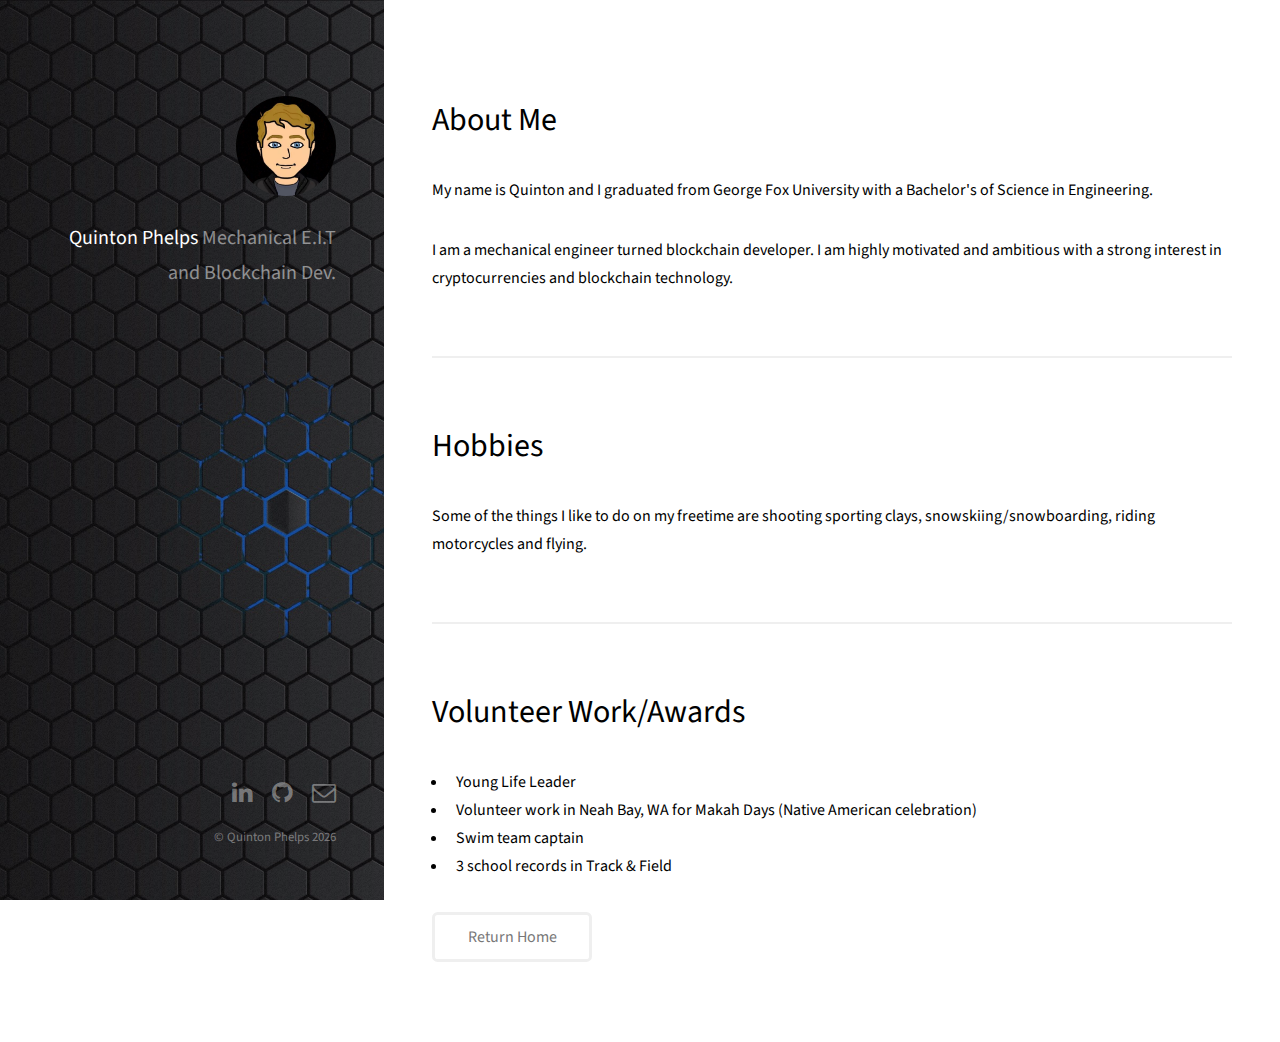
==== me.html @ 67fb344a "Update me.html" ====
<!DOCTYPE HTML>

<html lang="en" class="no-js">
	<head>
		<title>Quinton Phelps</title>
		<meta charset="utf-8" />
		<meta name="viewport" content="width=device-width, initial-scale=1, user-scalable=no" />
		<meta name="description" content="Quinton Phelps Portfolio"/>
                <meta name="author" content="Quinton Phelps"/>
	        <meta name="keywords" content="blockchain developer, mechanical engineer, cryptocurrency, non fungible tokens" />
		<link rel="stylesheet" href="assets/css/main.css" />
	        
		<!-- Favicon 
                <link rel="shortcut icon" href="favicon.ico"/>
	        -->
		
	</head>
	<body class="is-preload">

		<!-- Header -->
			<header id="header">
				<div class="inner">
					<a href="./index.html" class="image avatar"><img src="images/avatar.jpg" alt="" /></a>
					<h1><strong>Quinton Phelps</strong><br />
					Mechanical E.I.T and Blockchain Dev.</h1>
				</div>
			</header>

		<!-- Main -->
			<div id="main">

				<!-- One -->
					<section id="one">
						<header class="major">
							<h2>About Me</h2>
						</header>
						<p>My name is Quinton and I graduated from George Fox University with a Bachelor's of Science in Engineering.</p>
						<p>I am a mechanical engineer turned blockchain developer. I am highly motivated and ambitious with a strong interest in cryptocurrencies and blockchain technology.</p>
					</section>
					<section id="two">
						<header class="major">
							<h2>Hobbies</h2>
						</header>
						<p>Some of the things I like to do on my freetime are shooting sporting clays, snowskiing/snowboarding, riding motorcycles and flying.</p>
					</section>
					<section id="three">
						<header class="major">
							<h2>Volunteer Work/Awards</h2>
						</header>
						<ul>
							<li>Young Life Leader</li>
							<li>Volunteer work in Neah Bay, WA for Makah Days (Native American celebration)</li>
							<li>Swim team captain</li>
							<li>3 school records in Track & Field</li>
						</un>
					</section>
          
          				<!-- Return home button -->
          				<ul class="actions">
							<li><a href="./index.html" class="button">Return Home</a></li>
					</ul>

		<!-- Footer -->
			<footer id="footer">
				<div class="inner">
					<ul class="icons">
						<li><a href="https://www.linkedin.com/in/quintonphelps/" class="icon fa-linkedin"><span class="label">Linkedin</span></a></li>
						<li><a href="https://github.com/blockinator" class="icon fa-github"><span class="label">Github</span></a></li>
						<!--<li><a href="" class="icon fa-twitter"><span class="label">Twitter</span></a></li>-->
						<li><a href="#" class="icon fa-envelope-o"><span class="label">Email</span></a></li>
					</ul>
					<ul class="copyright">
						<li>&copy; Quinton Phelps <script>document.write(new Date().getFullYear())</script></li>
					</ul>
				</div>
			</footer>

		<!-- Scripts -->
			<script src="assets/js/jquery.min.js"></script>
			<script src="assets/js/jquery.poptrox.min.js"></script>
			<script src="assets/js/browser.min.js"></script>
			<script src="assets/js/breakpoints.min.js"></script>
			<script src="assets/js/util.js"></script>
			<script src="assets/js/main.js"></script>

	</body>
</html>
---- assets/css/main.css ----
@import url("font-awesome.min.css");
@import url("https://fonts.googleapis.com/css?family=Source+Sans+Pro:400,400italic");

html, body, div, span, applet, object,
iframe, h1, h2, h3, h4, h5, h6, p, blockquote,
pre, a, abbr, acronym, address, big, cite,
code, del, dfn, em, img, ins, kbd, q, s, samp,
small, strike, strong, sub, sup, tt, var, b,
u, i, center, dl, dt, dd, ol, ul, li, fieldset,
form, label, legend, table, caption, tbody,
tfoot, thead, tr, th, td, article, aside,
canvas, details, embed, figure, figcaption,
footer, header, hgroup, menu, nav, output, ruby,
section, summary, time, mark, audio, video {
	margin: 0;
	padding: 0;
	border: 0;
	font-size: 100%;
	font: inherit;
	vertical-align: baseline;}

article, aside, details, figcaption, figure,
footer, header, hgroup, menu, nav, section {
	display: block;}

body {
	line-height: 1;
}

ol, ul {
	list-style: none;
}

blockquote, q {
	quotes: none;
}

	blockquote:before, blockquote:after, q:before, q:after {
		content: '';
		content: none;
	}

table {
	border-collapse: collapse;
	border-spacing: 0;
}

body {
	-webkit-text-size-adjust: none;
}

mark {
	background-color: transparent;
	color: inherit;
}

input::-moz-focus-inner {
	border: 0;
	padding: 0;
}

input, select, textarea {
	-moz-appearance: none;
	-webkit-appearance: none;
	-ms-appearance: none;
	appearance: none;
}

/* Basic */

	html {
		box-sizing: border-box;
	}

	*, *:before, *:after {
		box-sizing: inherit;
	}

	body {
		background: #fff;
	}

		body.is-preload *, body.is-preload *:before, body.is-preload *:after {
			-moz-animation: none !important;
			-webkit-animation: none !important;
			-ms-animation: none !important;
			animation: none !important;
			-moz-transition: none !important;
			-webkit-transition: none !important;
			-ms-transition: none !important;
			transition: none !important;
		}

	body, input, select, textarea {
		color: #000000;
		font-family: "Source Sans Pro", Helvetica, sans-serif;
		font-size: 16pt;
		font-weight: 400;
		line-height: 1.75em;
	}

	a {
		-moz-transition: color 0.2s ease-in-out, border-color 0.2s ease-in-out;
		-webkit-transition: color 0.2s ease-in-out, border-color 0.2s ease-in-out;
		-ms-transition: color 0.2s ease-in-out, border-color 0.2s ease-in-out;
		transition: color 0.2s ease-in-out, border-color 0.2s ease-in-out;
		border-bottom: dotted 1px;
		color: #49bf9d;
		text-decoration: none;
	}

		a:hover {
			border-bottom-color: transparent;
			color: #49bf9d !important;
			text-decoration: none;
		}

	strong, b {
		color: #787878;
		font-weight: 400;
	}

	em, i {
		font-style: italic;
	}

	p {
		margin: 0 0 2em 0;
	}

	h1, h2, h3, h4, h5, h6 {
		color: #000000;
		font-weight: 400;
		line-height: 1em;
		margin: 0 0 1em 0;
	}

		h1 a, h2 a, h3 a, h4 a, h5 a, h6 a {
			color: inherit;
			text-decoration: none;
		}

	h1 {
		font-size: 2em;
		line-height: 1.5em;
	}

	h2 {
		font-size: 1.5em;
		line-height: 1.5em;
	}

	h3 {
		font-size: 1.25em;
		line-height: 1.5em;
	}

	h4 {
		font-size: 1.1em;
		line-height: 1.5em;
	}

	h5 {
		font-size: 0.9em;
		line-height: 1.5em;
	}

	h6 {
		font-size: 0.7em;
		line-height: 1.5em;
	}

	sub {
		font-size: 0.8em;
		position: relative;
		top: 0.5em;
	}

	sup {
		font-size: 0.8em;
		position: relative;
		top: -0.5em;
	}

	hr {
		border: 0;
		border-bottom: solid 2px #efefef;
		margin: 2em 0;
	}

		hr.major {
			margin: 3em 0;
		}

	blockquote {
		border-left: solid 6px #efefef;
		font-style: italic;
		margin: 0 0 2em 0;
		padding: 0.5em 0 0.5em 1.5em;
	}

	code {
		background: #f7f7f7;
		border-radius: 0.35em;
		border: solid 2px #efefef;
		font-family: "Courier New", monospace;
		font-size: 0.9em;
		margin: 0 0.25em;
		padding: 0.25em 0.65em;
	}

	pre {
		-webkit-overflow-scrolling: touch;
		font-family: "Courier New", monospace;
		font-size: 0.9em;
		margin: 0 0 2em 0;
	}

		pre code {
			display: block;
			line-height: 1.75em;
			padding: 1em 1.5em;
			overflow-x: auto;
		}

	.align-left {
		text-align: left;
	}

	.align-center {
		text-align: center;
	}

	.align-right {
		text-align: right;
	}

/* Container */

	.container {
		margin: 0 auto;
		max-width: calc(100% - 4em);
		width: 100%;
	}

		.container.xsmall {
			width: 25%;
		}

		.container.small {
			width: 50%;
		}

		.container.medium {
			width: 75%;
		}

		.container.large {
			width: 125%;
		}

		.container.xlarge {
			width: 150%;
		}

		.container.max {
			width: 100%;
		}

		@media screen and (max-width: 980px) {

			.container {
				width: 100% !important;
				max-width: 100% !important;
			}

		}

		@media screen and (max-width: 480px) {

			.container {
				max-width: calc(100% - 3em);
			}

		}

/* Row */

	.row {
		display: flex;
		flex-wrap: wrap;
		box-sizing: border-box;
		align-items: stretch;
	}

		.row > * {
			box-sizing: border-box;
		}

		.row.gtr-uniform > * > :last-child {
			margin-bottom: 0;
		}

		.row.aln-left {
			justify-content: flex-start;
		}

		.row.aln-center {
			justify-content: center;
		}

		.row.aln-right {
			justify-content: flex-end;
		}

		.row.aln-top {
			align-items: flex-start;
		}

		.row.aln-middle {
			align-items: center;
		}

		.row.aln-bottom {
			align-items: flex-end;
		}

		.row > .imp {
			order: -1;
		}

		.row > .col-1 {
			width: 8.3333333333%;
		}

		.row > .off-1 {
			margin-left: 8.3333333333%;
		}

		.row > .col-2 {
			width: 16.6666666667%;
		}

		.row > .off-2 {
			margin-left: 16.6666666667%;
		}

		.row > .col-3 {
			width: 25%;
		}

		.row > .off-3 {
			margin-left: 25%;
		}

		.row > .col-4 {
			width: 33.3333333333%;
		}

		.row > .off-4 {
			margin-left: 33.3333333333%;
		}

		.row > .col-5 {
			width: 41.6666666667%;
		}

		.row > .off-5 {
			margin-left: 41.6666666667%;
		}

		.row > .col-6 {
			width: 50%;
		}

		.row > .off-6 {
			margin-left: 50%;
		}

		.row > .col-7 {
			width: 58.3333333333%;
		}

		.row > .off-7 {
			margin-left: 58.3333333333%;
		}

		.row > .col-8 {
			width: 66.6666666667%;
		}

		.row > .off-8 {
			margin-left: 66.6666666667%;
		}

		.row > .col-9 {
			width: 75%;
		}

		.row > .off-9 {
			margin-left: 75%;
		}

		.row > .col-10 {
			width: 83.3333333333%;
		}

		.row > .off-10 {
			margin-left: 83.3333333333%;
		}

		.row > .col-11 {
			width: 91.6666666667%;
		}

		.row > .off-11 {
			margin-left: 91.6666666667%;
		}

		.row > .col-12 {
			width: 100%;
		}

		.row > .off-12 {
			margin-left: 100%;
		}

		.row.gtr-0 {
			margin-top: 0;
			margin-left: 0em;
		}

			.row.gtr-0 > * {
				padding: 0 0 0 0em;
			}

			.row.gtr-0.gtr-uniform {
				margin-top: 0em;
			}

				.row.gtr-0.gtr-uniform > * {
					padding-top: 0em;
				}

		.row.gtr-25 {
			margin-top: 0;
			margin-left: -0.625em;
		}

			.row.gtr-25 > * {
				padding: 0 0 0 0.625em;
			}

			.row.gtr-25.gtr-uniform {
				margin-top: -0.625em;
			}

				.row.gtr-25.gtr-uniform > * {
					padding-top: 0.625em;
				}

		.row.gtr-50 {
			margin-top: 0;
			margin-left: -1.25em;
		}

			.row.gtr-50 > * {
				padding: 0 0 0 1.25em;
			}

			.row.gtr-50.gtr-uniform {
				margin-top: -1.25em;
			}

				.row.gtr-50.gtr-uniform > * {
					padding-top: 1.25em;
				}

		.row {
			margin-top: 0;
			margin-left: -2.5em;
		}

			.row > * {
				padding: 0 0 0 2.5em;
			}

			.row.gtr-uniform {
				margin-top: -2.5em;
			}

				.row.gtr-uniform > * {
					padding-top: 2.5em;
				}

		.row.gtr-150 {
			margin-top: 0;
			margin-left: -3.75em;
		}

			.row.gtr-150 > * {
				padding: 0 0 0 3.75em;
			}

			.row.gtr-150.gtr-uniform {
				margin-top: -3.75em;
			}

				.row.gtr-150.gtr-uniform > * {
					padding-top: 3.75em;
				}

		.row.gtr-200 {
			margin-top: 0;
			margin-left: -5em;
		}

			.row.gtr-200 > * {
				padding: 0 0 0 5em;
			}

			.row.gtr-200.gtr-uniform {
				margin-top: -5em;
			}

				.row.gtr-200.gtr-uniform > * {
					padding-top: 5em;
				}

		@media screen and (max-width: 1800px) {

			.row {
				display: flex;
				flex-wrap: wrap;
				box-sizing: border-box;
				align-items: stretch;
			}

				.row > * {
					box-sizing: border-box;
				}

				.row.gtr-uniform > * > :last-child {
					margin-bottom: 0;
				}

				.row.aln-left {
					justify-content: flex-start;
				}

				.row.aln-center {
					justify-content: center;
				}

				.row.aln-right {
					justify-content: flex-end;
				}

				.row.aln-top {
					align-items: flex-start;
				}

				.row.aln-middle {
					align-items: center;
				}

				.row.aln-bottom {
					align-items: flex-end;
				}

				.row > .imp-xlarge {
					order: -1;
				}

				.row > .col-1-xlarge {
					width: 8.3333333333%;
				}

				.row > .off-1-xlarge {
					margin-left: 8.3333333333%;
				}

				.row > .col-2-xlarge {
					width: 16.6666666667%;
				}

				.row > .off-2-xlarge {
					margin-left: 16.6666666667%;
				}

				.row > .col-3-xlarge {
					width: 25%;
				}

				.row > .off-3-xlarge {
					margin-left: 25%;
				}

				.row > .col-4-xlarge {
					width: 33.3333333333%;
				}

				.row > .off-4-xlarge {
					margin-left: 33.3333333333%;
				}

				.row > .col-5-xlarge {
					width: 41.6666666667%;
				}

				.row > .off-5-xlarge {
					margin-left: 41.6666666667%;
				}

				.row > .col-6-xlarge {
					width: 50%;
				}

				.row > .off-6-xlarge {
					margin-left: 50%;
				}

				.row > .col-7-xlarge {
					width: 58.3333333333%;
				}

				.row > .off-7-xlarge {
					margin-left: 58.3333333333%;
				}

				.row > .col-8-xlarge {
					width: 66.6666666667%;
				}

				.row > .off-8-xlarge {
					margin-left: 66.6666666667%;
				}

				.row > .col-9-xlarge {
					width: 75%;
				}

				.row > .off-9-xlarge {
					margin-left: 75%;
				}

				.row > .col-10-xlarge {
					width: 83.3333333333%;
				}

				.row > .off-10-xlarge {
					margin-left: 83.3333333333%;
				}

				.row > .col-11-xlarge {
					width: 91.6666666667%;
				}

				.row > .off-11-xlarge {
					margin-left: 91.6666666667%;
				}

				.row > .col-12-xlarge {
					width: 100%;
				}

				.row > .off-12-xlarge {
					margin-left: 100%;
				}

				.row.gtr-0 {
					margin-top: 0;
					margin-left: 0em;
				}

					.row.gtr-0 > * {
						padding: 0 0 0 0em;
					}

					.row.gtr-0.gtr-uniform {
						margin-top: 0em;
					}

						.row.gtr-0.gtr-uniform > * {
							padding-top: 0em;
						}

				.row.gtr-25 {
					margin-top: 0;
					margin-left: -0.625em;
				}

					.row.gtr-25 > * {
						padding: 0 0 0 0.625em;
					}

					.row.gtr-25.gtr-uniform {
						margin-top: -0.625em;
					}

						.row.gtr-25.gtr-uniform > * {
							padding-top: 0.625em;
						}

				.row.gtr-50 {
					margin-top: 0;
					margin-left: -1.25em;
				}

					.row.gtr-50 > * {
						padding: 0 0 0 1.25em;
					}

					.row.gtr-50.gtr-uniform {
						margin-top: -1.25em;
					}

						.row.gtr-50.gtr-uniform > * {
							padding-top: 1.25em;
						}

				.row {
					margin-top: 0;
					margin-left: -2.5em;
				}

					.row > * {
						padding: 0 0 0 2.5em;
					}

					.row.gtr-uniform {
						margin-top: -2.5em;
					}

						.row.gtr-uniform > * {
							padding-top: 2.5em;
						}

				.row.gtr-150 {
					margin-top: 0;
					margin-left: -3.75em;
				}

					.row.gtr-150 > * {
						padding: 0 0 0 3.75em;
					}

					.row.gtr-150.gtr-uniform {
						margin-top: -3.75em;
					}

						.row.gtr-150.gtr-uniform > * {
							padding-top: 3.75em;
						}

				.row.gtr-200 {
					margin-top: 0;
					margin-left: -5em;
				}

					.row.gtr-200 > * {
						padding: 0 0 0 5em;
					}

					.row.gtr-200.gtr-uniform {
						margin-top: -5em;
					}

						.row.gtr-200.gtr-uniform > * {
							padding-top: 5em;
						}

		}

		@media screen and (max-width: 1280px) {

			.row {
				display: flex;
				flex-wrap: wrap;
				box-sizing: border-box;
				align-items: stretch;
			}

				.row > * {
					box-sizing: border-box;
				}

				.row.gtr-uniform > * > :last-child {
					margin-bottom: 0;
				}

				.row.aln-left {
					justify-content: flex-start;
				}

				.row.aln-center {
					justify-content: center;
				}

				.row.aln-right {
					justify-content: flex-end;
				}

				.row.aln-top {
					align-items: flex-start;
				}

				.row.aln-middle {
					align-items: center;
				}

				.row.aln-bottom {
					align-items: flex-end;
				}

				.row > .imp-large {
					order: -1;
				}

				.row > .col-1-large {
					width: 8.3333333333%;
				}

				.row > .off-1-large {
					margin-left: 8.3333333333%;
				}

				.row > .col-2-large {
					width: 16.6666666667%;
				}

				.row > .off-2-large {
					margin-left: 16.6666666667%;
				}

				.row > .col-3-large {
					width: 25%;
				}

				.row > .off-3-large {
					margin-left: 25%;
				}

				.row > .col-4-large {
					width: 33.3333333333%;
				}

				.row > .off-4-large {
					margin-left: 33.3333333333%;
				}

				.row > .col-5-large {
					width: 41.6666666667%;
				}

				.row > .off-5-large {
					margin-left: 41.6666666667%;
				}

				.row > .col-6-large {
					width: 50%;
				}

				.row > .off-6-large {
					margin-left: 50%;
				}

				.row > .col-7-large {
					width: 58.3333333333%;
				}

				.row > .off-7-large {
					margin-left: 58.3333333333%;
				}

				.row > .col-8-large {
					width: 66.6666666667%;
				}

				.row > .off-8-large {
					margin-left: 66.6666666667%;
				}

				.row > .col-9-large {
					width: 75%;
				}

				.row > .off-9-large {
					margin-left: 75%;
				}

				.row > .col-10-large {
					width: 83.3333333333%;
				}

				.row > .off-10-large {
					margin-left: 83.3333333333%;
				}

				.row > .col-11-large {
					width: 91.6666666667%;
				}

				.row > .off-11-large {
					margin-left: 91.6666666667%;
				}

				.row > .col-12-large {
					width: 100%;
				}

				.row > .off-12-large {
					margin-left: 100%;
				}

				.row.gtr-0 {
					margin-top: 0;
					margin-left: 0em;
				}

					.row.gtr-0 > * {
						padding: 0 0 0 0em;
					}

					.row.gtr-0.gtr-uniform {
						margin-top: 0em;
					}

						.row.gtr-0.gtr-uniform > * {
							padding-top: 0em;
						}

				.row.gtr-25 {
					margin-top: 0;
					margin-left: -0.5em;
				}

					.row.gtr-25 > * {
						padding: 0 0 0 0.5em;
					}

					.row.gtr-25.gtr-uniform {
						margin-top: -0.5em;
					}

						.row.gtr-25.gtr-uniform > * {
							padding-top: 0.5em;
						}

				.row.gtr-50 {
					margin-top: 0;
					margin-left: -1em;
				}

					.row.gtr-50 > * {
						padding: 0 0 0 1em;
					}

					.row.gtr-50.gtr-uniform {
						margin-top: -1em;
					}

						.row.gtr-50.gtr-uniform > * {
							padding-top: 1em;
						}

				.row {
					margin-top: 0;
					margin-left: -2em;
				}

					.row > * {
						padding: 0 0 0 2em;
					}

					.row.gtr-uniform {
						margin-top: -2em;
					}

						.row.gtr-uniform > * {
							padding-top: 2em;
						}

				.row.gtr-150 {
					margin-top: 0;
					margin-left: -3em;
				}

					.row.gtr-150 > * {
						padding: 0 0 0 3em;
					}

					.row.gtr-150.gtr-uniform {
						margin-top: -3em;
					}

						.row.gtr-150.gtr-uniform > * {
							padding-top: 3em;
						}

				.row.gtr-200 {
					margin-top: 0;
					margin-left: -4em;
				}

					.row.gtr-200 > * {
						padding: 0 0 0 4em;
					}

					.row.gtr-200.gtr-uniform {
						margin-top: -4em;
					}

						.row.gtr-200.gtr-uniform > * {
							padding-top: 4em;
						}

		}

		@media screen and (max-width: 980px) {

			.row {
				display: flex;
				flex-wrap: wrap;
				box-sizing: border-box;
				align-items: stretch;
			}

				.row > * {
					box-sizing: border-box;
				}

				.row.gtr-uniform > * > :last-child {
					margin-bottom: 0;
				}

				.row.aln-left {
					justify-content: flex-start;
				}

				.row.aln-center {
					justify-content: center;
				}

				.row.aln-right {
					justify-content: flex-end;
				}

				.row.aln-top {
					align-items: flex-start;
				}

				.row.aln-middle {
					align-items: center;
				}

				.row.aln-bottom {
					align-items: flex-end;
				}

				.row > .imp-medium {
					order: -1;
				}

				.row > .col-1-medium {
					width: 8.3333333333%;
				}

				.row > .off-1-medium {
					margin-left: 8.3333333333%;
				}

				.row > .col-2-medium {
					width: 16.6666666667%;
				}

				.row > .off-2-medium {
					margin-left: 16.6666666667%;
				}

				.row > .col-3-medium {
					width: 25%;
				}

				.row > .off-3-medium {
					margin-left: 25%;
				}

				.row > .col-4-medium {
					width: 33.3333333333%;
				}

				.row > .off-4-medium {
					margin-left: 33.3333333333%;
				}

				.row > .col-5-medium {
					width: 41.6666666667%;
				}

				.row > .off-5-medium {
					margin-left: 41.6666666667%;
				}

				.row > .col-6-medium {
					width: 50%;
				}

				.row > .off-6-medium {
					margin-left: 50%;
				}

				.row > .col-7-medium {
					width: 58.3333333333%;
				}

				.row > .off-7-medium {
					margin-left: 58.3333333333%;
				}

				.row > .col-8-medium {
					width: 66.6666666667%;
				}

				.row > .off-8-medium {
					margin-left: 66.6666666667%;
				}

				.row > .col-9-medium {
					width: 75%;
				}

				.row > .off-9-medium {
					margin-left: 75%;
				}

				.row > .col-10-medium {
					width: 83.3333333333%;
				}

				.row > .off-10-medium {
					margin-left: 83.3333333333%;
				}

				.row > .col-11-medium {
					width: 91.6666666667%;
				}

				.row > .off-11-medium {
					margin-left: 91.6666666667%;
				}

				.row > .col-12-medium {
					width: 100%;
				}

				.row > .off-12-medium {
					margin-left: 100%;
				}

				.row.gtr-0 {
					margin-top: 0;
					margin-left: 0em;
				}

					.row.gtr-0 > * {
						padding: 0 0 0 0em;
					}

					.row.gtr-0.gtr-uniform {
						margin-top: 0em;
					}

						.row.gtr-0.gtr-uniform > * {
							padding-top: 0em;
						}

				.row.gtr-25 {
					margin-top: 0;
					margin-left: -0.5em;
				}

					.row.gtr-25 > * {
						padding: 0 0 0 0.5em;
					}

					.row.gtr-25.gtr-uniform {
						margin-top: -0.5em;
					}

						.row.gtr-25.gtr-uniform > * {
							padding-top: 0.5em;
						}

				.row.gtr-50 {
					margin-top: 0;
					margin-left: -1em;
				}

					.row.gtr-50 > * {
						padding: 0 0 0 1em;
					}

					.row.gtr-50.gtr-uniform {
						margin-top: -1em;
					}

						.row.gtr-50.gtr-uniform > * {
							padding-top: 1em;
						}

				.row {
					margin-top: 0;
					margin-left: -2em;
				}

					.row > * {
						padding: 0 0 0 2em;
					}

					.row.gtr-uniform {
						margin-top: -2em;
					}

						.row.gtr-uniform > * {
							padding-top: 2em;
						}

				.row.gtr-150 {
					margin-top: 0;
					margin-left: -3em;
				}

					.row.gtr-150 > * {
						padding: 0 0 0 3em;
					}

					.row.gtr-150.gtr-uniform {
						margin-top: -3em;
					}

						.row.gtr-150.gtr-uniform > * {
							padding-top: 3em;
						}

				.row.gtr-200 {
					margin-top: 0;
					margin-left: -4em;
				}

					.row.gtr-200 > * {
						padding: 0 0 0 4em;
					}

					.row.gtr-200.gtr-uniform {
						margin-top: -4em;
					}

						.row.gtr-200.gtr-uniform > * {
							padding-top: 4em;
						}

		}

		@media screen and (max-width: 736px) {

			.row {
				display: flex;
				flex-wrap: wrap;
				box-sizing: border-box;
				align-items: stretch;
			}

				.row > * {
					box-sizing: border-box;
				}

				.row.gtr-uniform > * > :last-child {
					margin-bottom: 0;
				}

				.row.aln-left {
					justify-content: flex-start;
				}

				.row.aln-center {
					justify-content: center;
				}

				.row.aln-right {
					justify-content: flex-end;
				}

				.row.aln-top {
					align-items: flex-start;
				}

				.row.aln-middle {
					align-items: center;
				}

				.row.aln-bottom {
					align-items: flex-end;
				}

				.row > .imp-small {
					order: -1;
				}

				.row > .col-1-small {
					width: 8.3333333333%;
				}

				.row > .off-1-small {
					margin-left: 8.3333333333%;
				}

				.row > .col-2-small {
					width: 16.6666666667%;
				}

				.row > .off-2-small {
					margin-left: 16.6666666667%;
				}

				.row > .col-3-small {
					width: 25%;
				}

				.row > .off-3-small {
					margin-left: 25%;
				}

				.row > .col-4-small {
					width: 33.3333333333%;
				}

				.row > .off-4-small {
					margin-left: 33.3333333333%;
				}

				.row > .col-5-small {
					width: 41.6666666667%;
				}

				.row > .off-5-small {
					margin-left: 41.6666666667%;
				}

				.row > .col-6-small {
					width: 50%;
				}

				.row > .off-6-small {
					margin-left: 50%;
				}

				.row > .col-7-small {
					width: 58.3333333333%;
				}

				.row > .off-7-small {
					margin-left: 58.3333333333%;
				}

				.row > .col-8-small {
					width: 66.6666666667%;
				}

				.row > .off-8-small {
					margin-left: 66.6666666667%;
				}

				.row > .col-9-small {
					width: 75%;
				}

				.row > .off-9-small {
					margin-left: 75%;
				}

				.row > .col-10-small {
					width: 83.3333333333%;
				}

				.row > .off-10-small {
					margin-left: 83.3333333333%;
				}

				.row > .col-11-small {
					width: 91.6666666667%;
				}

				.row > .off-11-small {
					margin-left: 91.6666666667%;
				}

				.row > .col-12-small {
					width: 100%;
				}

				.row > .off-12-small {
					margin-left: 100%;
				}

				.row.gtr-0 {
					margin-top: 0;
					margin-left: 0em;
				}

					.row.gtr-0 > * {
						padding: 0 0 0 0em;
					}

					.row.gtr-0.gtr-uniform {
						margin-top: 0em;
					}

						.row.gtr-0.gtr-uniform > * {
							padding-top: 0em;
						}

				.row.gtr-25 {
					margin-top: 0;
					margin-left: -0.375em;
				}

					.row.gtr-25 > * {
						padding: 0 0 0 0.375em;
					}

					.row.gtr-25.gtr-uniform {
						margin-top: -0.375em;
					}

						.row.gtr-25.gtr-uniform > * {
							padding-top: 0.375em;
						}

				.row.gtr-50 {
					margin-top: 0;
					margin-left: -0.75em;
				}

					.row.gtr-50 > * {
						padding: 0 0 0 0.75em;
					}

					.row.gtr-50.gtr-uniform {
						margin-top: -0.75em;
					}

						.row.gtr-50.gtr-uniform > * {
							padding-top: 0.75em;
						}

				.row {
					margin-top: 0;
					margin-left: -1.5em;
				}

					.row > * {
						padding: 0 0 0 1.5em;
					}

					.row.gtr-uniform {
						margin-top: -1.5em;
					}

						.row.gtr-uniform > * {
							padding-top: 1.5em;
						}

				.row.gtr-150 {
					margin-top: 0;
					margin-left: -2.25em;
				}

					.row.gtr-150 > * {
						padding: 0 0 0 2.25em;
					}

					.row.gtr-150.gtr-uniform {
						margin-top: -2.25em;
					}

						.row.gtr-150.gtr-uniform > * {
							padding-top: 2.25em;
						}

				.row.gtr-200 {
					margin-top: 0;
					margin-left: -3em;
				}

					.row.gtr-200 > * {
						padding: 0 0 0 3em;
					}

					.row.gtr-200.gtr-uniform {
						margin-top: -3em;
					}

						.row.gtr-200.gtr-uniform > * {
							padding-top: 3em;
						}

		}

		@media screen and (max-width: 480px) {

			.row {
				display: flex;
				flex-wrap: wrap;
				box-sizing: border-box;
				align-items: stretch;
			}

				.row > * {
					box-sizing: border-box;
				}

				.row.gtr-uniform > * > :last-child {
					margin-bottom: 0;
				}

				.row.aln-left {
					justify-content: flex-start;
				}

				.row.aln-center {
					justify-content: center;
				}

				.row.aln-right {
					justify-content: flex-end;
				}

				.row.aln-top {
					align-items: flex-start;
				}

				.row.aln-middle {
					align-items: center;
				}

				.row.aln-bottom {
					align-items: flex-end;
				}

				.row > .imp-xsmall {
					order: -1;
				}

				.row > .col-1-xsmall {
					width: 8.3333333333%;
				}

				.row > .off-1-xsmall {
					margin-left: 8.3333333333%;
				}

				.row > .col-2-xsmall {
					width: 16.6666666667%;
				}

				.row > .off-2-xsmall {
					margin-left: 16.6666666667%;
				}

				.row > .col-3-xsmall {
					width: 25%;
				}

				.row > .off-3-xsmall {
					margin-left: 25%;
				}

				.row > .col-4-xsmall {
					width: 33.3333333333%;
				}

				.row > .off-4-xsmall {
					margin-left: 33.3333333333%;
				}

				.row > .col-5-xsmall {
					width: 41.6666666667%;
				}

				.row > .off-5-xsmall {
					margin-left: 41.6666666667%;
				}

				.row > .col-6-xsmall {
					width: 50%;
				}

				.row > .off-6-xsmall {
					margin-left: 50%;
				}

				.row > .col-7-xsmall {
					width: 58.3333333333%;
				}

				.row > .off-7-xsmall {
					margin-left: 58.3333333333%;
				}

				.row > .col-8-xsmall {
					width: 66.6666666667%;
				}

				.row > .off-8-xsmall {
					margin-left: 66.6666666667%;
				}

				.row > .col-9-xsmall {
					width: 75%;
				}

				.row > .off-9-xsmall {
					margin-left: 75%;
				}

				.row > .col-10-xsmall {
					width: 83.3333333333%;
				}

				.row > .off-10-xsmall {
					margin-left: 83.3333333333%;
				}

				.row > .col-11-xsmall {
					width: 91.6666666667%;
				}

				.row > .off-11-xsmall {
					margin-left: 91.6666666667%;
				}

				.row > .col-12-xsmall {
					width: 100%;
				}

				.row > .off-12-xsmall {
					margin-left: 100%;
				}

				.row.gtr-0 {
					margin-top: 0;
					margin-left: 0em;
				}

					.row.gtr-0 > * {
						padding: 0 0 0 0em;
					}

					.row.gtr-0.gtr-uniform {
						margin-top: 0em;
					}

						.row.gtr-0.gtr-uniform > * {
							padding-top: 0em;
						}

				.row.gtr-25 {
					margin-top: 0;
					margin-left: -0.375em;
				}

					.row.gtr-25 > * {
						padding: 0 0 0 0.375em;
					}

					.row.gtr-25.gtr-uniform {
						margin-top: -0.375em;
					}

						.row.gtr-25.gtr-uniform > * {
							padding-top: 0.375em;
						}

				.row.gtr-50 {
					margin-top: 0;
					margin-left: -0.75em;
				}

					.row.gtr-50 > * {
						padding: 0 0 0 0.75em;
					}

					.row.gtr-50.gtr-uniform {
						margin-top: -0.75em;
					}

						.row.gtr-50.gtr-uniform > * {
							padding-top: 0.75em;
						}

				.row {
					margin-top: 0;
					margin-left: -1.5em;
				}

					.row > * {
						padding: 0 0 0 1.5em;
					}

					.row.gtr-uniform {
						margin-top: -1.5em;
					}

						.row.gtr-uniform > * {
							padding-top: 1.5em;
						}

				.row.gtr-150 {
					margin-top: 0;
					margin-left: -2.25em;
				}

					.row.gtr-150 > * {
						padding: 0 0 0 2.25em;
					}

					.row.gtr-150.gtr-uniform {
						margin-top: -2.25em;
					}

						.row.gtr-150.gtr-uniform > * {
							padding-top: 2.25em;
						}

				.row.gtr-200 {
					margin-top: 0;
					margin-left: -3em;
				}

					.row.gtr-200 > * {
						padding: 0 0 0 3em;
					}

					.row.gtr-200.gtr-uniform {
						margin-top: -3em;
					}

						.row.gtr-200.gtr-uniform > * {
							padding-top: 3em;
						}

		}

/* Section/Article */

	section.special, article.special {
		text-align: center;
	}

	header p {
		color: #b2b2b2;
		position: relative;
		margin: 0 0 1.5em 0;
	}

	header h2 + p {
		font-size: 1.25em;
		margin-top: -1em;
		line-height: 1.5em;
	}

	header h3 + p {
		font-size: 1.1em;
		margin-top: -0.8em;
		line-height: 1.5em;
	}

	header h4 + p,
	header h5 + p,
	header h6 + p {
		font-size: 0.9em;
		margin-top: -0.6em;
		line-height: 1.5em;
	}

	header.major h2 {
		font-size: 2em;
	}

/* Form */

	form {
		margin: 0 0 2em 0;
	}

	label {
		color: #787878;
		display: block;
		font-size: 0.9em;
		font-weight: 400;
		margin: 0 0 1em 0;
	}

	input[type="text"],
	input[type="password"],
	input[type="email"],
	select,
	textarea {
		-moz-appearance: none;
		-webkit-appearance: none;
		-ms-appearance: none;
		appearance: none;
		background: #f7f7f7;
		border-radius: 0.35em;
		border: solid 2px transparent;
		color: inherit;
		display: block;
		outline: 0;
		padding: 0 0.75em;
		text-decoration: none;
		width: 100%;
	}

		input[type="text"]:invalid,
		input[type="password"]:invalid,
		input[type="email"]:invalid,
		select:invalid,
		textarea:invalid {
			box-shadow: none;
		}

		input[type="text"]:focus,
		input[type="password"]:focus,
		input[type="email"]:focus,
		select:focus,
		textarea:focus {
			border-color: #49bf9d;
		}

	select {
		background-image: url("data:image/svg+xml;charset=utf8,%3Csvg xmlns='http://www.w3.org/2000/svg' width='40' height='40' preserveAspectRatio='none' viewBox='0 0 40 40'%3E%3Cpath d='M9.4,12.3l10.4,10.4l10.4-10.4c0.2-0.2,0.5-0.4,0.9-0.4c0.3,0,0.6,0.1,0.9,0.4l3.3,3.3c0.2,0.2,0.4,0.5,0.4,0.9 c0,0.4-0.1,0.6-0.4,0.9L20.7,31.9c-0.2,0.2-0.5,0.4-0.9,0.4c-0.3,0-0.6-0.1-0.9-0.4L4.3,17.3c-0.2-0.2-0.4-0.5-0.4-0.9 c0-0.4,0.1-0.6,0.4-0.9l3.3-3.3c0.2-0.2,0.5-0.4,0.9-0.4S9.1,12.1,9.4,12.3z' fill='%23dfdfdf' /%3E%3C/svg%3E");
		background-size: 1.25rem;
		background-repeat: no-repeat;
		background-position: calc(100% - 1rem) center;
		height: 2.75em;
		padding-right: 2.75em;
		text-overflow: ellipsis;
	}

		select option {
			color: #787878;
			background: #fff;
		}

		select:focus::-ms-value {
			background-color: transparent;
		}

		select::-ms-expand {
			display: none;
		}

	input[type="text"],
	input[type="password"],
	input[type="email"],
	select {
		height: 2.75em;
	}

	textarea {
		padding: 0.75em;
	}

	input[type="checkbox"],
	input[type="radio"] {
		-moz-appearance: none;
		-webkit-appearance: none;
		-ms-appearance: none;
		appearance: none;
		display: block;
		float: left;
		margin-right: -2em;
		opacity: 0;
		width: 1em;
		z-index: -1;
	}

		input[type="checkbox"] + label,
		input[type="radio"] + label {
			text-decoration: none;
			color: #a2a2a2;
			cursor: pointer;
			display: inline-block;
			font-size: 1em;
			font-weight: 400;
			padding-left: 2.4em;
			padding-right: 0.75em;
			position: relative;
		}

			input[type="checkbox"] + label:before,
			input[type="radio"] + label:before {
				-moz-osx-font-smoothing: grayscale;
				-webkit-font-smoothing: antialiased;
				font-family: FontAwesome;
				font-style: normal;
				font-weight: normal;
				text-transform: none !important;
			}

			input[type="checkbox"] + label:before,
			input[type="radio"] + label:before {
				background: #f7f7f7;
				border-radius: 0.35em;
				border: solid 2px transparent;
				content: '';
				display: inline-block;
				height: 1.65em;
				left: 0;
				line-height: 1.58125em;
				position: absolute;
				text-align: center;
				top: 0;
				width: 1.65em;
			}

		input[type="checkbox"]:checked + label:before,
		input[type="radio"]:checked + label:before {
			background: #787878;
			border-color: #787878;
			color: #fff;
			content: '\f00c';
		}

		input[type="checkbox"]:focus + label:before,
		input[type="radio"]:focus + label:before {
			border-color: #49bf9d;
		}

	input[type="checkbox"] + label:before {
		border-radius: 0.35em;
	}

	input[type="radio"] + label:before {
		border-radius: 100%;
	}

	::-webkit-input-placeholder {
		color: #b2b2b2 !important;
		opacity: 1.0;
	}

	:-moz-placeholder {
		color: #b2b2b2 !important;
		opacity: 1.0;
	}

	::-moz-placeholder {
		color: #b2b2b2 !important;
		opacity: 1.0;
	}

	:-ms-input-placeholder {
		color: #b2b2b2 !important;
		opacity: 1.0;
	}

/* Box */

	.box {
		border-radius: 0.35em;
		border: solid 2px #efefef;
		margin-bottom: 2em;
		padding: 1.5em;
	}

		.box > :last-child,
		.box > :last-child > :last-child,
		.box > :last-child > :last-child > :last-child {
			margin-bottom: 0;
		}

		.box.alt {
			border: 0;
			border-radius: 0;
			padding: 0;
		}

/* Icon */

	.icon {
		text-decoration: none;
		border-bottom: none;
		position: relative;
	}

		.icon:before {
			-moz-osx-font-smoothing: grayscale;
			-webkit-font-smoothing: antialiased;
			font-family: FontAwesome;
			font-style: normal;
			font-weight: normal;
			text-transform: none !important;
		}

		.icon > .label {
			display: none;
		}

/* Image */

	.image {
		border-radius: 0.35em;
		border: 0;
		display: inline-block;
		position: relative;
	}

		.image:before {
			-moz-transition: opacity 0.2s ease-in-out;
			-webkit-transition: opacity 0.2s ease-in-out;
			-ms-transition: opacity 0.2s ease-in-out;
			transition: opacity 0.2s ease-in-out;
			background: url("images/overlay.png");
			border-radius: 0.35em;
			content: '';
			display: block;
			height: 100%;
			left: 0;
			opacity: 0.5;
			position: absolute;
			top: 0;
			width: 100%;
		}

		.image.thumb {
			text-align: center;
		}

			.image.thumb:after {
				-moz-transition: opacity 0.2s ease-in-out;
				-webkit-transition: opacity 0.2s ease-in-out;
				-ms-transition: opacity 0.2s ease-in-out;
				transition: opacity 0.2s ease-in-out;
				border-radius: 0.35em;
				border: solid 3px rgba(255, 255, 255, 0.5);
				color: #fff;
				content: 'View';
				display: inline-block;
				font-size: 0.8em;
				font-weight: 400;
				left: 50%;
				line-height: 2.25em;
				margin: -1.25em 0 0 -3em;
				opacity: 0;
				padding: 0 1.5em;
				position: absolute;
				text-align: center;
				text-decoration: none;
				top: 50%;
				white-space: nowrap;
			}

			.image.thumb:hover:after {
				opacity: 1.0;
			}

			.image.thumb:hover:before {
				background: url("images/overlay.png"), url("images/overlay.png");
				opacity: 1.0;
			}

		.image img {
			border-radius: 0.35em;
			display: block;
		}

		.image.left {
			float: left;
			margin: 0 1.5em 1em 0;
			top: 0.25em;
		}

		.image.right {
			float: right;
			margin: 0 0 1em 1.5em;
			top: 0.25em;
		}

		.image.left, .image.right {
			max-width: 40%;
		}

			.image.left img, .image.right img {
				width: 100%;
			}

		.image.fit {
			display: block;
			margin: 0 0 2em 0;
			width: 100%;
		}

			.image.fit img {
				width: 100%;
			}

		.image.avatar {
			border-radius: 100%;
		}

			.image.avatar:before {
				display: none;
			}

			.image.avatar img {
				border-radius: 100%;
				width: 100%;
			}

/* List */

	ol {
		list-style: decimal;
		margin: 0 0 2em 0;
		padding-left: 1.25em;
	}

		ol li {
			padding-left: 0.25em;
		}

	ul {
		list-style: disc;
		margin: 0 0 2em 0;
		padding-left: 1em;
	}

		ul li {
			padding-left: 0.5em;
		}

		ul.alt {
			list-style: none;
			padding-left: 0;
		}

			ul.alt li {
				border-top: solid 2px #efefef;
				padding: 0.5em 0;
			}

				ul.alt li:first-child {
					border-top: 0;
					padding-top: 0;
				}

	dl {
		margin: 0 0 2em 0;
	}

/* Icons */

	ul.icons {
		cursor: default;
		list-style: none;
		padding-left: 0;
	}

		ul.icons li {
			display: inline-block;
			padding: 0 1em 0 0;
		}

			ul.icons li:last-child {
				padding-right: 0;
			}

			ul.icons li .icon:before {
				font-size: 1.5em;
			}

/* Labeled Icons */

	ul.labeled-icons {
		list-style: none;
		padding: 0;
	}

		ul.labeled-icons li {
			line-height: 1.75em;
			margin: 1.5em 0 0 0;
			padding-left: 2.25em;
			position: relative;
		}

			ul.labeled-icons li:first-child {
				margin-top: 0;
			}

			ul.labeled-icons li a {
				color: inherit;
			}

			ul.labeled-icons li h3 {
				color: #b2b2b2;
				left: 0;
				position: absolute;
				text-align: center;
				top: 0;
				width: 1em;
			}

/* Actions */

	ul.actions {
		display: -moz-flex;
		display: -webkit-flex;
		display: -ms-flex;
		display: flex;
		cursor: default;
		list-style: none;
		margin-left: -1em;
		padding-left: 0;
	}

		ul.actions li {
			padding: 0 0 0 1em;
			vertical-align: middle;
		}

		ul.actions.special {
			-moz-justify-content: center;
			-webkit-justify-content: center;
			-ms-justify-content: center;
			justify-content: center;
			width: 100%;
			margin-left: 0;
		}

			ul.actions.special li:first-child {
				padding-left: 0;
			}

		ul.actions.stacked {
			-moz-flex-direction: column;
			-webkit-flex-direction: column;
			-ms-flex-direction: column;
			flex-direction: column;
			margin-left: 0;
		}

			ul.actions.stacked li {
				padding: 1.3em 0 0 0;
			}

				ul.actions.stacked li:first-child {
					padding-top: 0;
				}

		ul.actions.fit {
			width: calc(100% + 1em);
		}

			ul.actions.fit li {
				-moz-flex-grow: 1;
				-webkit-flex-grow: 1;
				-ms-flex-grow: 1;
				flex-grow: 1;
				-moz-flex-shrink: 1;
				-webkit-flex-shrink: 1;
				-ms-flex-shrink: 1;
				flex-shrink: 1;
				width: 100%;
			}

				ul.actions.fit li > * {
					width: 100%;
				}

			ul.actions.fit.stacked {
				width: 100%;
			}

		@media screen and (max-width: 480px) {

			ul.actions:not(.fixed) {
				-moz-flex-direction: column;
				-webkit-flex-direction: column;
				-ms-flex-direction: column;
				flex-direction: column;
				margin-left: 0;
				width: 100% !important;
			}

				ul.actions:not(.fixed) li {
					-moz-flex-grow: 1;
					-webkit-flex-grow: 1;
					-ms-flex-grow: 1;
					flex-grow: 1;
					-moz-flex-shrink: 1;
					-webkit-flex-shrink: 1;
					-ms-flex-shrink: 1;
					flex-shrink: 1;
					padding: 1em 0 0 0;
					text-align: center;
					width: 100%;
				}

					ul.actions:not(.fixed) li > * {
						width: 100%;
					}

					ul.actions:not(.fixed) li:first-child {
						padding-top: 0;
					}

					ul.actions:not(.fixed) li input[type="submit"],
					ul.actions:not(.fixed) li input[type="reset"],
					ul.actions:not(.fixed) li input[type="button"],
					ul.actions:not(.fixed) li button,
					ul.actions:not(.fixed) li .button {
						width: 100%;
					}

						ul.actions:not(.fixed) li input[type="submit"].icon:before,
						ul.actions:not(.fixed) li input[type="reset"].icon:before,
						ul.actions:not(.fixed) li input[type="button"].icon:before,
						ul.actions:not(.fixed) li button.icon:before,
						ul.actions:not(.fixed) li .button.icon:before {
							margin-left: -0.5em;
						}

		}

/* Table */

	.table-wrapper {
		-webkit-overflow-scrolling: touch;
		overflow-x: auto;
	}

	table {
		margin: 0 0 2em 0;
		width: 100%;
	}

		table tbody tr {
			border: solid 1px #efefef;
			border-left: 0;
			border-right: 0;
		}

			table tbody tr:nth-child(2n + 1) {
				background-color: #f7f7f7;
			}

		table td {
			padding: 0.75em 0.75em;
		}

		table th {
			color: #787878;
			font-size: 0.9em;
			font-weight: 400;
			padding: 0 0.75em 0.75em 0.75em;
			text-align: left;
		}

		table thead {
			border-bottom: solid 2px #efefef;
		}

		table tfoot {
			border-top: solid 2px #efefef;
		}

		table.alt {
			border-collapse: separate;
		}

			table.alt tbody tr td {
				border: solid 2px #efefef;
				border-left-width: 0;
				border-top-width: 0;
			}

				table.alt tbody tr td:first-child {
					border-left-width: 2px;
				}

			table.alt tbody tr:first-child td {
				border-top-width: 2px;
			}

			table.alt thead {
				border-bottom: 0;
			}

			table.alt tfoot {
				border-top: 0;
			}

/* Button */

	input[type="submit"],
	input[type="reset"],
	input[type="button"],
	.button {
		-moz-appearance: none;
		-webkit-appearance: none;
		-ms-appearance: none;
		appearance: none;
		-moz-transition: background-color 0.2s ease-in-out, color 0.2s ease-in-out, border-color 0.2s ease-in-out;
		-webkit-transition: background-color 0.2s ease-in-out, color 0.2s ease-in-out, border-color 0.2s ease-in-out;
		-ms-transition: background-color 0.2s ease-in-out, color 0.2s ease-in-out, border-color 0.2s ease-in-out;
		transition: background-color 0.2s ease-in-out, color 0.2s ease-in-out, border-color 0.2s ease-in-out;
		background-color: transparent;
		border-radius: 0.35em;
		border: solid 3px #efefef;
		color: #787878 !important;
		cursor: pointer;
		display: inline-block;
		font-weight: 400;
		height: 3.15em;
		height: calc(2.75em + 6px);
		line-height: 2.75em;
		min-width: 10em;
		padding: 0 1.5em;
		text-align: center;
		text-decoration: none;
		white-space: nowrap;
	}

		input[type="submit"]:hover,
		input[type="reset"]:hover,
		input[type="button"]:hover,
		.button:hover {
			border-color: #49bf9d;
			color: #49bf9d !important;
		}

		input[type="submit"]:active,
		input[type="reset"]:active,
		input[type="button"]:active,
		.button:active {
			background-color: rgba(73, 191, 157, 0.1);
			border-color: #49bf9d;
			color: #49bf9d !important;
		}

		input[type="submit"].icon,
		input[type="reset"].icon,
		input[type="button"].icon,
		.button.icon {
			padding-left: 1.35em;
		}

			input[type="submit"].icon:before,
			input[type="reset"].icon:before,
			input[type="button"].icon:before,
			.button.icon:before {
				margin-right: 0.5em;
			}

		input[type="submit"].fit,
		input[type="reset"].fit,
		input[type="button"].fit,
		.button.fit {
			min-width: 0;
			width: 100%;
		}

		input[type="submit"].small,
		input[type="reset"].small,
		input[type="button"].small,
		.button.small {
			font-size: 0.8em;
		}

		input[type="submit"].large,
		input[type="reset"].large,
		input[type="button"].large,
		.button.large {
			font-size: 1.35em;
		}

		input[type="submit"].primary,
		input[type="reset"].primary,
		input[type="button"].primary,
		.button.primary {
			background-color: #49bf9d;
			border-color: #49bf9d;
			color: #ffffff !important;
		}

			input[type="submit"].primary:hover,
			input[type="reset"].primary:hover,
			input[type="button"].primary:hover,
			.button.primary:hover {
				background-color: #5cc6a7;
				border-color: #5cc6a7;
			}

			input[type="submit"].primary:active,
			input[type="reset"].primary:active,
			input[type="button"].primary:active,
			.button.primary:active {
				background-color: #3eb08f;
				border-color: #3eb08f;
			}

		input[type="submit"].disabled, input[type="submit"]:disabled,
		input[type="reset"].disabled,
		input[type="reset"]:disabled,
		input[type="button"].disabled,
		input[type="button"]:disabled,
		.button.disabled,
		.button:disabled {
			background-color: #e7e7e7 !important;
			border-color: #e7e7e7 !important;
			color: #b2b2b2 !important;
			cursor: default;
		}

/* Work Item */

	.work-item {
		margin: 0 0 2em 0;
	}

		.work-item .image {
			margin: 0 0 1.5em 0;
		}

		.work-item h3 {
			font-size: 1em;
			margin: 0 0 0.5em 0;
		}

		.work-item p {
			font-size: 0.8em;
			line-height: 1.5em;
			margin: 0;
		}

/* Header */

	#header {
		display: -moz-flex;
		display: -webkit-flex;
		display: -ms-flex;
		display: flex;
		-moz-flex-direction: column;
		-webkit-flex-direction: column;
		-ms-flex-direction: column;
		flex-direction: column;
		-moz-align-items: -moz-flex-end;
		-webkit-align-items: -webkit-flex-end;
		-ms-align-items: -ms-flex-end;
		align-items: flex-end;
		-moz-justify-content: space-between;
		-webkit-justify-content: space-between;
		-ms-justify-content: space-between;
		justify-content: space-between;
		background-color: #1f1815;
		background-attachment: scroll,								scroll;
		background-image: url("images/overlay.png"), url("../../images/bg.jpg");
		background-position: top left,							top left;
		background-repeat: repeat,								no-repeat;
		background-size: auto,								150%;
		color: rgba(255, 255, 255, 0.5);
		height: 100%;
		left: 0;
		padding: 8em 4em;
		position: fixed;
		text-align: right;
		top: 0;
		width: 35%;
	}

		#header > * {
			-moz-flex-shrink: 0;
			-webkit-flex-shrink: 0;
			-ms-flex-shrink: 0;
			flex-shrink: 0;
			width: 100%;
		}

		#header > .inner {
			-moz-flex-grow: 1;
			-webkit-flex-grow: 1;
			-ms-flex-grow: 1;
			flex-grow: 1;
			margin: 0 0 2em 0;
		}

		#header strong, #header b {
			color: #ffffff;
		}

		#header h2, #header h3, #header h4, #header h5, #header h6 {
			color: #ffffff;
		}

		#header h1 {
			color: rgba(255, 255, 255, 0.5);
			font-size: 1.35em;
			line-height: 1.75em;
			margin: 0;
		}

		#header .image.avatar {
			margin: 0 0 1em 0;
			width: 6.25em;
		}

/* Footer */

	#footer .icons {
		margin: 1em 0 0 0;
	}

		#footer .icons a {
			color: rgba(255, 255, 255, 0.4);
		}

	#footer .copyright {
		color: rgba(255, 255, 255, 0.4);
		font-size: 0.8em;
		list-style: none;
		margin: 1em 0 0 0;
		padding: 0;
	}

		#footer .copyright li {
			border-left: solid 1px rgba(255, 255, 255, 0.25);
			display: inline-block;
			line-height: 1em;
			margin-left: 0.75em;
			padding-left: 0.75em;
		}

			#footer .copyright li:first-child {
				border-left: 0;
				margin-left: 0;
				padding-left: 0;
			}

			#footer .copyright li a {
				color: inherit;
			}

/* Main */

	#main {
		margin-left: 35%;
		max-width: 54em;
		padding: 8em 4em 4em 4em;
		width: calc(100% - 35%);
	}

		#main > section {
			border-top: solid 2px #efefef;
			margin: 4em 0 0 0;
			padding: 4em 0 0 0;
		}

			#main > section:first-child {
				border-top: 0;
				margin-top: 0;
				padding-top: 0;
			}

/* Poptrox */

	@-moz-keyframes spin {
		0% {
			-moz-transform: rotate(0deg);
			-webkit-transform: rotate(0deg);
			-ms-transform: rotate(0deg);
			transform: rotate(0deg);
		}

		100% {
			-moz-transform: rotate(360deg);
			-webkit-transform: rotate(360deg);
			-ms-transform: rotate(360deg);
			transform: rotate(360deg);
		}
	}

	@-webkit-keyframes spin {
		0% {
			-moz-transform: rotate(0deg);
			-webkit-transform: rotate(0deg);
			-ms-transform: rotate(0deg);
			transform: rotate(0deg);
		}

		100% {
			-moz-transform: rotate(360deg);
			-webkit-transform: rotate(360deg);
			-ms-transform: rotate(360deg);
			transform: rotate(360deg);
		}
	}

	@-ms-keyframes spin {
		0% {
			-moz-transform: rotate(0deg);
			-webkit-transform: rotate(0deg);
			-ms-transform: rotate(0deg);
			transform: rotate(0deg);
		}

		100% {
			-moz-transform: rotate(360deg);
			-webkit-transform: rotate(360deg);
			-ms-transform: rotate(360deg);
			transform: rotate(360deg);
		}
	}

	@keyframes spin {
		0% {
			-moz-transform: rotate(0deg);
			-webkit-transform: rotate(0deg);
			-ms-transform: rotate(0deg);
			transform: rotate(0deg);
		}

		100% {
			-moz-transform: rotate(360deg);
			-webkit-transform: rotate(360deg);
			-ms-transform: rotate(360deg);
			transform: rotate(360deg);
		}
	}

	.poptrox-popup {
		-moz-box-sizing: content-box;
		-webkit-box-sizing: content-box;
		-ms-box-sizing: content-box;
		box-sizing: content-box;
		-webkit-tap-highlight-color: rgba(255, 255, 255, 0);
		background: #fff;
		border-radius: 0.35em;
		box-shadow: 0 0.1em 0.15em 0 rgba(0, 0, 0, 0.15);
		overflow: hidden;
		padding-bottom: 3em;
	}

		.poptrox-popup .loader {
			text-decoration: none;
			-moz-animation: spin 1s linear infinite;
			-webkit-animation: spin 1s linear infinite;
			-ms-animation: spin 1s linear infinite;
			animation: spin 1s linear infinite;
			font-size: 1.5em;
			height: 1em;
			left: 50%;
			line-height: 1em;
			margin: -0.5em 0 0 -0.5em;
			position: absolute;
			top: 50%;
			width: 1em;
		}

			.poptrox-popup .loader:before {
				-moz-osx-font-smoothing: grayscale;
				-webkit-font-smoothing: antialiased;
				font-family: FontAwesome;
				font-style: normal;
				font-weight: normal;
				text-transform: none !important;
			}

			.poptrox-popup .loader:before {
				content: '\f1ce';
			}

		.poptrox-popup .caption {
			background: #fff;
			bottom: 0;
			cursor: default;
			font-size: 0.9em;
			height: 3em;
			left: 0;
			line-height: 2.8em;
			position: absolute;
			text-align: center;
			width: 100%;
			z-index: 1;
		}

		.poptrox-popup .nav-next,
		.poptrox-popup .nav-previous {
			text-decoration: none;
			-moz-transition: opacity 0.2s ease-in-out;
			-webkit-transition: opacity 0.2s ease-in-out;
			-ms-transition: opacity 0.2s ease-in-out;
			transition: opacity 0.2s ease-in-out;
			-webkit-tap-highlight-color: rgba(255, 255, 255, 0);
			background: rgba(0, 0, 0, 0.01);
			cursor: pointer;
			height: 100%;
			opacity: 0;
			position: absolute;
			top: 0;
			width: 50%;
		}

			.poptrox-popup .nav-next:before,
			.poptrox-popup .nav-previous:before {
				-moz-osx-font-smoothing: grayscale;
				-webkit-font-smoothing: antialiased;
				font-family: FontAwesome;
				font-style: normal;
				font-weight: normal;
				text-transform: none !important;
			}

			.poptrox-popup .nav-next:before,
			.poptrox-popup .nav-previous:before {
				color: #fff;
				font-size: 2.5em;
				height: 1em;
				line-height: 1em;
				margin-top: -0.75em;
				position: absolute;
				text-align: center;
				top: 50%;
				width: 1.5em;
			}

		.poptrox-popup .nav-next {
			right: 0;
		}

			.poptrox-popup .nav-next:before {
				content: '\f105';
				right: 0;
			}

		.poptrox-popup .nav-previous {
			left: 0;
		}

			.poptrox-popup .nav-previous:before {
				content: '\f104';
				left: 0;
			}

		.poptrox-popup .closer {
			text-decoration: none;
			-moz-transition: opacity 0.2s ease-in-out;
			-webkit-transition: opacity 0.2s ease-in-out;
			-ms-transition: opacity 0.2s ease-in-out;
			transition: opacity 0.2s ease-in-out;
			-webkit-tap-highlight-color: rgba(255, 255, 255, 0);
			color: #fff;
			height: 4em;
			line-height: 4em;
			opacity: 0;
			position: absolute;
			right: 0;
			text-align: center;
			top: 0;
			width: 4em;
			z-index: 2;
		}

			.poptrox-popup .closer:before {
				-moz-osx-font-smoothing: grayscale;
				-webkit-font-smoothing: antialiased;
				font-family: FontAwesome;
				font-style: normal;
				font-weight: normal;
				text-transform: none !important;
			}

			.poptrox-popup .closer:before {
				-moz-box-sizing: content-box;
				-webkit-box-sizing: content-box;
				-ms-box-sizing: content-box;
				box-sizing: content-box;
				border-radius: 100%;
				border: solid 3px rgba(255, 255, 255, 0.5);
				content: '\f00d';
				display: block;
				font-size: 1em;
				height: 1.75em;
				left: 50%;
				line-height: 1.75em;
				margin: -0.875em 0 0 -0.875em;
				position: absolute;
				top: 50%;
				width: 1.75em;
			}

		.poptrox-popup:hover .nav-next,
		.poptrox-popup:hover .nav-previous {
			opacity: 0.5;
		}

			.poptrox-popup:hover .nav-next:hover,
			.poptrox-popup:hover .nav-previous:hover {
				opacity: 1.0;
			}

		.poptrox-popup:hover .closer {
			opacity: 0.5;
		}

			.poptrox-popup:hover .closer:hover {
				opacity: 1.0;
			}

/* Touch */

	body.is-touch .image.thumb:before {
		opacity: 0.5 !important;
	}

	body.is-touch .image.thumb:after {
		display: none !important;
	}

	body.is-touch #header {
		background-attachment: scroll;
		background-size: auto, cover;
	}

	body.is-touch .poptrox-popup .nav-next,
	body.is-touch .poptrox-popup .nav-previous,
	body.is-touch .poptrox-popup .closer {
		opacity: 1.0 !important;
	}

/* XLarge */

	@media screen and (max-width: 1800px) {

		/* Basic */

			body, input, select, textarea {
				font-size: 12pt;
			}

	}

/* Large */

	@media screen and (max-width: 1280px) {

		/* Header */

			#header {
				padding: 6em 3em 3em 3em;
				width: 30%;
			}

				#header h1 {
					font-size: 1.25em;
				}

					#header h1 br {
						display: none;
					}

				#header > .inner {
					margin-bottom: 0;
				}

		/* Footer */

			#footer .copyright li {
				border-left-width: 0;
				display: block;
				line-height: 2.25em;
				margin-left: 0;
				padding-left: 0;
			}

		/* Main */

			#main {
				margin-left: 30%;
				max-width: none;
				padding: 6em 3em 3em 3em;
				width: calc(100% - 30%);
			}

	}

/* Medium */

	@media screen and (max-width: 980px) {

		/* Basic */

			h1 br, h2 br, h3 br, h4 br, h5 br, h6 br {
				display: none;
			}

		/* List */

			ul.icons li .icon {
				font-size: 1.25em;
			}

		/* Header */

			#header {
				background-attachment: scroll;
				background-position: top left, center center;
				background-size: auto,		cover;
				left: auto;
				padding: 6em 4em;
				position: relative;
				text-align: center;
				top: auto;
				width: 100%;
				display: block;
			}

				#header h1 {
					font-size: 1.75em;
				}

					#header h1 br {
						display: inline;
					}

		/* Footer */

			#footer {
				background-attachment: scroll;
				background-color: #1f1815;
				background-image: url("images/overlay.png"), url("../../images/bg.jpg");
				background-position: top left,						bottom center;
				background-repeat: repeat,							no-repeat;
				background-size: auto,							cover;
				bottom: auto;
				left: auto;
				padding: 4em 4em 6em 4em;
				position: relative;
				text-align: center;
				width: 100%;
			}

				#footer .icons {
					margin: 0 0 1em 0;
				}

				#footer .copyright {
					margin: 0 0 1em 0;
				}

					#footer .copyright li {
						border-left-width: 1px;
						display: inline-block;
						line-height: 1em;
						margin-left: 0.75em;
						padding-left: 0.75em;
					}

		/* Main */

			#main {
				margin: 0;
				padding: 6em 4em;
				width: 100%;
			}

	}

/* Small */

	@media screen and (max-width: 736px) {

		/* Basic */

			h1 {
				font-size: 1.5em;
			}

			h2 {
				font-size: 1.2em;
			}

			h3 {
				font-size: 1em;
			}

		/* Section/Article */

			section.special, article.special {
				text-align: center;
			}

			header.major h2 {
				font-size: 1.35em;
			}

		/* List */

			ul.labeled-icons li {
				padding-left: 2em;
			}

				ul.labeled-icons li h3 {
					line-height: 1.75em;
				}

		/* Header */

			#header {
				padding: 2.25em 1.5em;
			}

				#header h1 {
					font-size: 1.35em;
				}

		/* Footer */

			#footer {
				padding: 2.25em 1.5em;
			}

		/* Main */

			#main {
				padding: 2.25em 1.5em 0.25em 1.5em;
			}

				#main > section {
					margin: 2.25em 0 0 0;
					padding: 2.25em 0 0 0;
				}

		/* Poptrox */

			.poptrox-popup {
				border-radius: 0;
			}

				.poptrox-popup .nav-next:before,
				.poptrox-popup .nav-previous:before {
					margin-top: -1em;
				}

	}

/* XSmall */

	@media screen and (max-width: 480px) {

		/* Header */

			#header {
				padding: 4.5em 1.5em;
			}

				#header h1 br {
					display: none;
				}

		/* Footer */

			#footer .copyright li {
				border-left-width: 0;
				display: block;
				line-height: 2.25em;
				margin-left: 0;
				padding-left: 0;
			}

	}
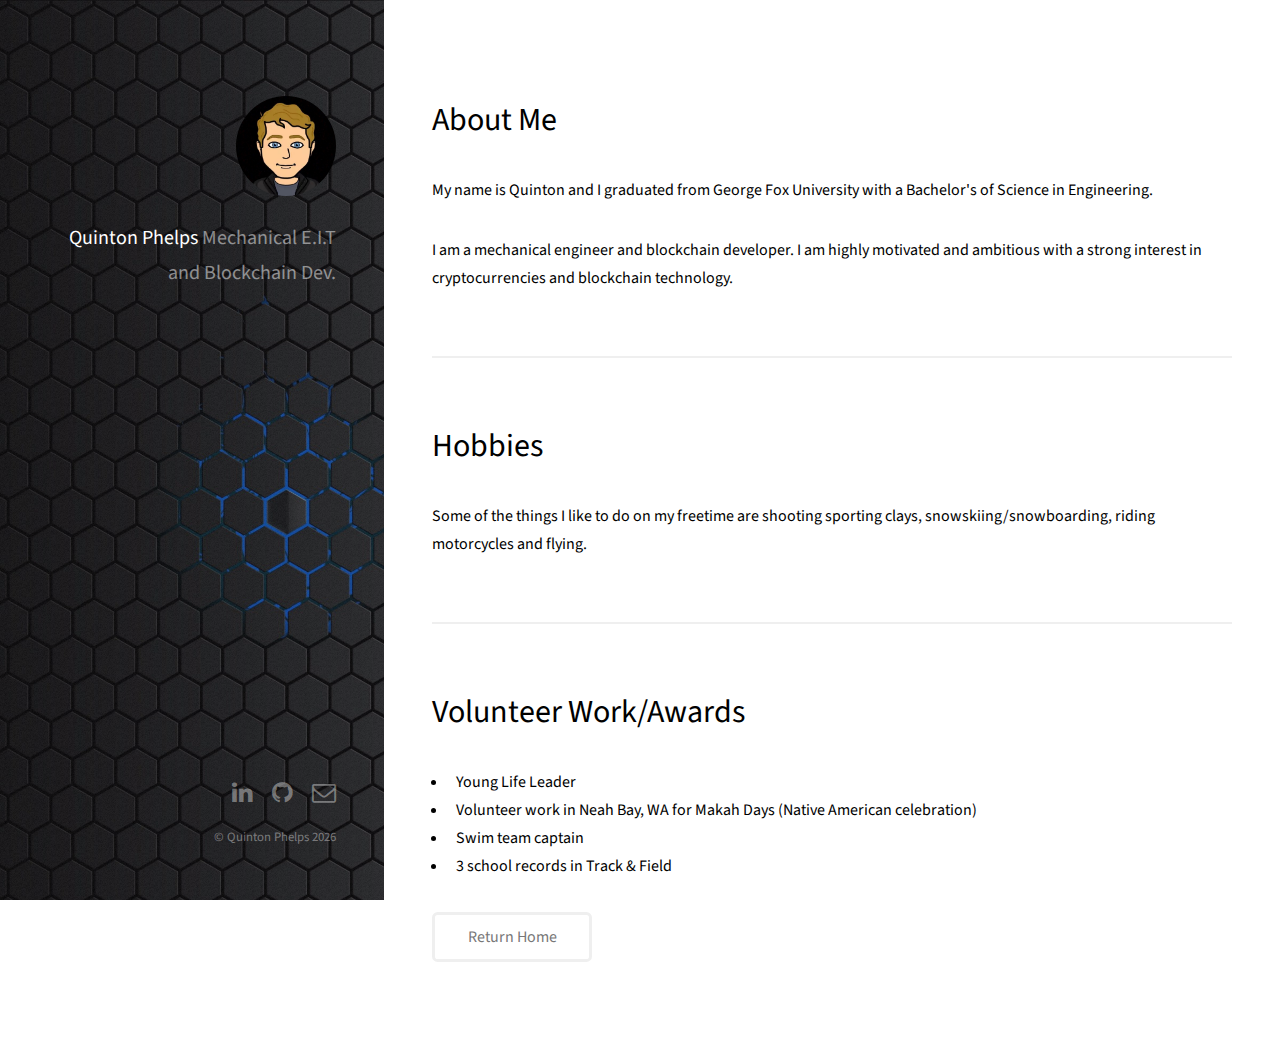
==== commit 5abf10e3: "Update me.html" ====
--- a/me.html
+++ b/me.html
@@ -7,7 +7,7 @@
 		<meta name="viewport" content="width=device-width, initial-scale=1, user-scalable=no" />
 		<meta name="description" content="Quinton Phelps Portfolio"/>
                 <meta name="author" content="Quinton Phelps"/>
-	        <meta name="keywords" content="blockchain developer, mechanical engineer, cryptocurrency, non fungible tokens" />
+	        <meta name="keywords" content="" />
 		<link rel="stylesheet" href="assets/css/main.css" />
 	        
 		<!-- Favicon 
@@ -35,7 +35,7 @@
 							<h2>About Me</h2>
 						</header>
 						<p>My name is Quinton and I graduated from George Fox University with a Bachelor's of Science in Engineering.</p>
-						<p>I am a mechanical engineer turned blockchain developer. I am highly motivated and ambitious with a strong interest in cryptocurrencies and blockchain technology.</p>
+						<p>I am a mechanical engineer and blockchain developer. I am highly motivated and ambitious with a strong interest in cryptocurrencies and blockchain technology.</p>
 					</section>
 					<section id="two">
 						<header class="major">
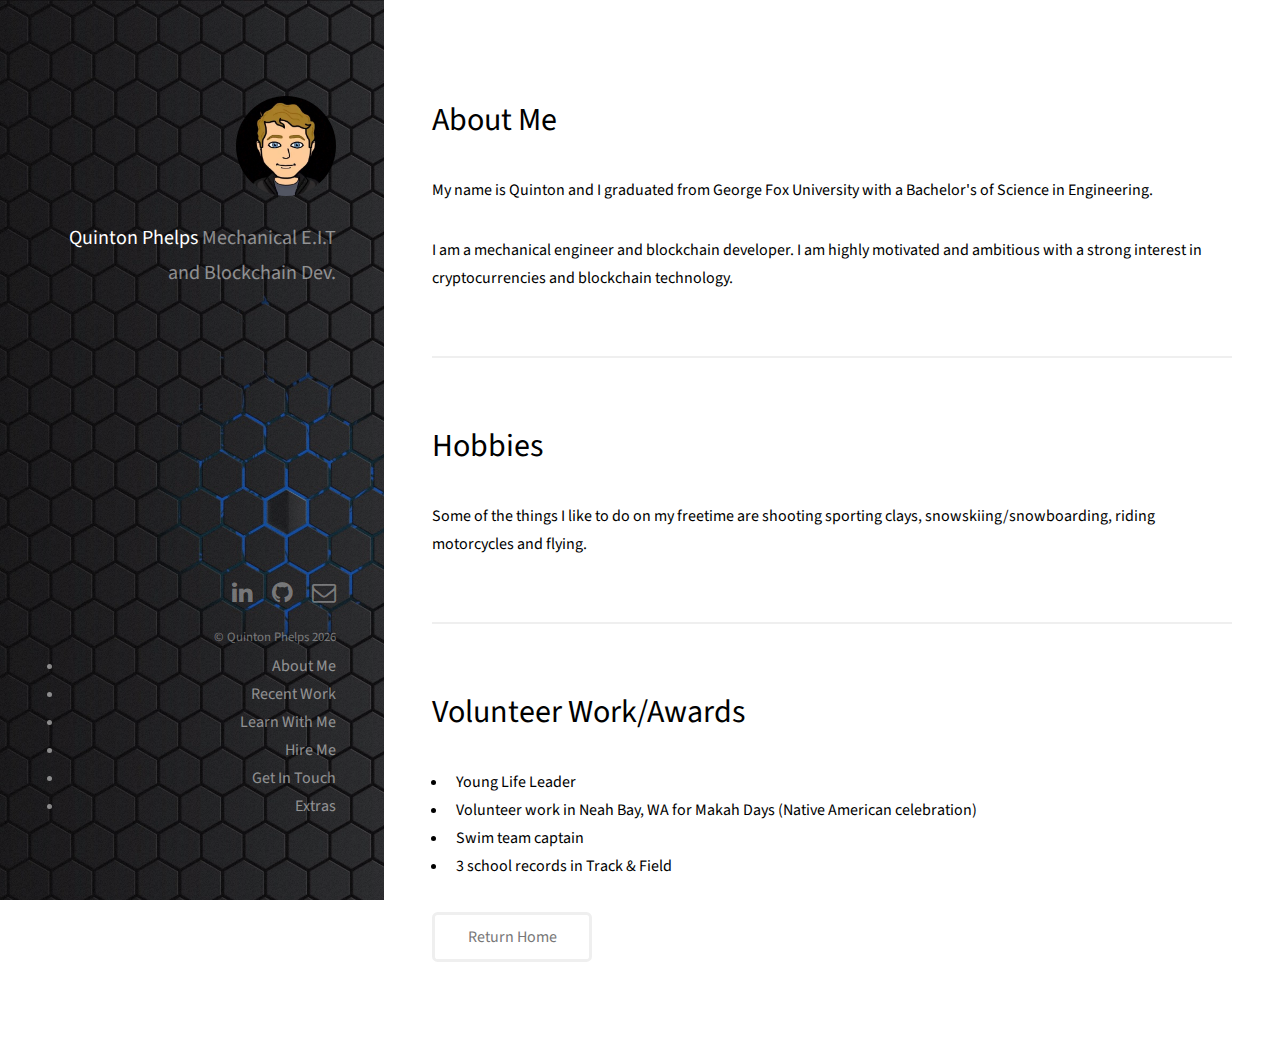
==== commit 03950dd5: "Update" ====
--- a/me.html
+++ b/me.html
@@ -6,14 +6,14 @@
 		<meta charset="utf-8" />
 		<meta name="viewport" content="width=device-width, initial-scale=1, user-scalable=no" />
 		<meta name="description" content="Quinton Phelps Portfolio"/>
-                <meta name="author" content="Quinton Phelps"/>
-	        <meta name="keywords" content="" />
+    <meta name="author" content="Quinton Phelps"/>
+	  <meta name="keywords" content="" />
 		<link rel="stylesheet" href="assets/css/main.css" />
-	        
-		<!-- Favicon 
+
+		<!-- Favicon
                 <link rel="shortcut icon" href="favicon.ico"/>
 	        -->
-		
+
 	</head>
 	<body class="is-preload">
 
@@ -54,7 +54,7 @@
 							<li>3 school records in Track & Field</li>
 						</un>
 					</section>
-          
+
           				<!-- Return home button -->
           				<ul class="actions">
 							<li><a href="./index.html" class="button">Return Home</a></li>
@@ -67,10 +67,18 @@
 						<li><a href="https://www.linkedin.com/in/quintonphelps/" class="icon fa-linkedin"><span class="label">Linkedin</span></a></li>
 						<li><a href="https://github.com/blockinator" class="icon fa-github"><span class="label">Github</span></a></li>
 						<!--<li><a href="" class="icon fa-twitter"><span class="label">Twitter</span></a></li>-->
-						<li><a href="#" class="icon fa-envelope-o"><span class="label">Email</span></a></li>
+						<li><a href="mailto:hello@quinton.work" class="icon fa-envelope-o"><span class="label">Email</span></a></li>
 					</ul>
 					<ul class="copyright">
 						<li>&copy; Quinton Phelps <script>document.write(new Date().getFullYear())</script></li>
+					</ul>
+					<ul>
+						<li><a href="https://quinton.work/index.html#one"></A>About Me</li>
+						<li><a href="https://quinton.work/index.html#two"></A>Recent Work</li>
+						<li><a href="https://quinton.work/index.html#three"></A>Learn With Me</li>
+						<li><a href="https://quinton.work/index.html#four"></A>Hire Me</li>
+						<li><a href="https://quinton.work/index.html#five"></A>Get In Touch</li>
+						<li><a href="https://quinton.work/extra.html"></A>Extras</li>
 					</ul>
 				</div>
 			</footer>
--- a/assets/css/main.css
+++ b/assets/css/main.css
@@ -105,13 +105,13 @@
 		-ms-transition: color 0.2s ease-in-out, border-color 0.2s ease-in-out;
 		transition: color 0.2s ease-in-out, border-color 0.2s ease-in-out;
 		border-bottom: dotted 1px;
-		color: #49bf9d;
+		color: #1dcaff;
 		text-decoration: none;
 	}
 
 		a:hover {
 			border-bottom-color: transparent;
-			color: #49bf9d !important;
+			color: #1dcaff !important;
 			text-decoration: none;
 		}
 
@@ -2437,8 +2437,8 @@
 		input[type="reset"]:hover,
 		input[type="button"]:hover,
 		.button:hover {
-			border-color: #49bf9d;
-			color: #49bf9d !important;
+			border-color: #00aced;
+			color: #00aced !important;
 		}
 
 		input[type="submit"]:active,
@@ -2446,8 +2446,8 @@
 		input[type="button"]:active,
 		.button:active {
 			background-color: rgba(73, 191, 157, 0.1);
-			border-color: #49bf9d;
-			color: #49bf9d !important;
+			border-color: #00aced;
+			color: #00aced !important;
 		}
 
 		input[type="submit"].icon,
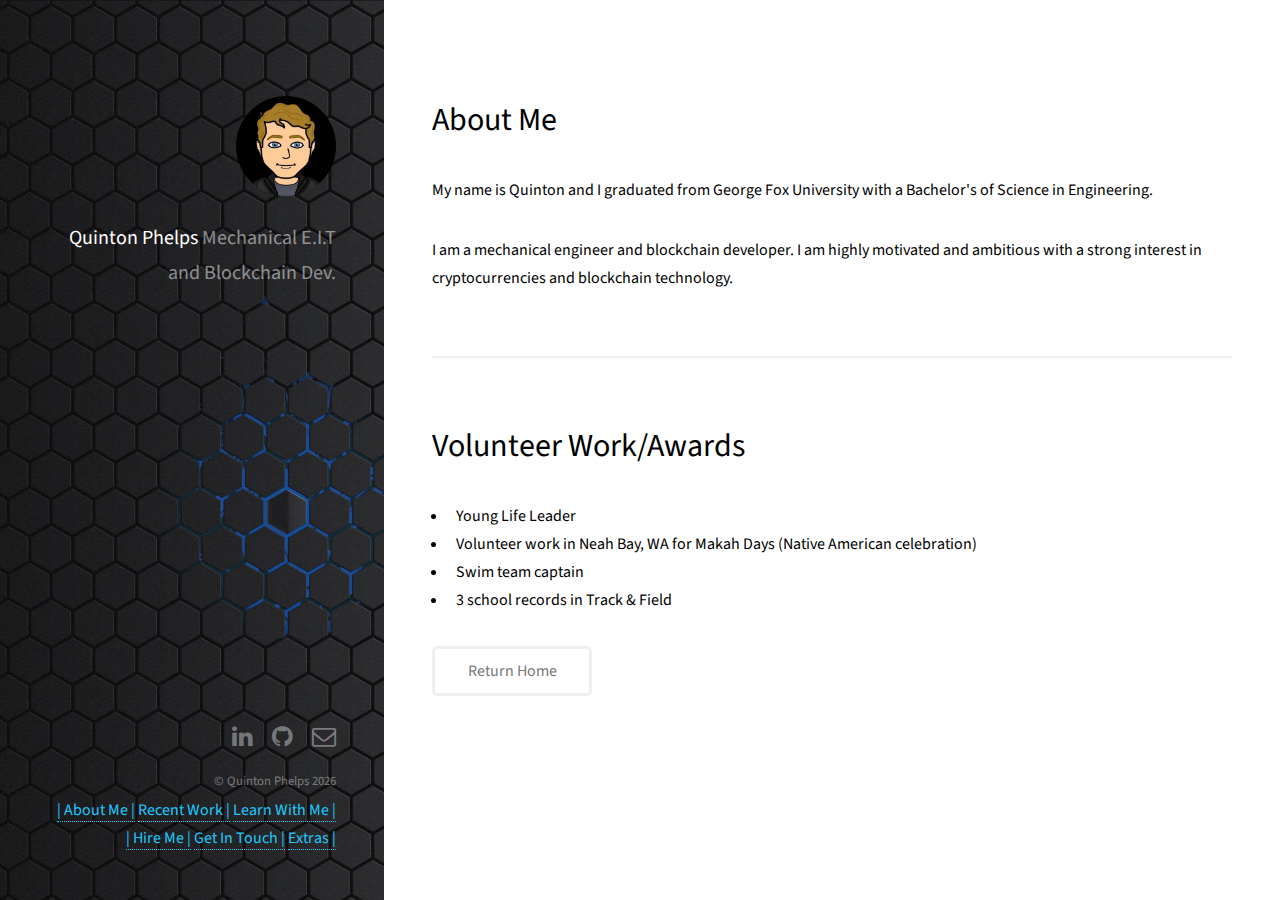
==== commit 6a6130df: "Update" ====
--- a/me.html
+++ b/me.html
@@ -39,12 +39,6 @@
 					</section>
 					<section id="two">
 						<header class="major">
-							<h2>Hobbies</h2>
-						</header>
-						<p>Some of the things I like to do on my freetime are shooting sporting clays, snowskiing/snowboarding, riding motorcycles and flying.</p>
-					</section>
-					<section id="three">
-						<header class="major">
 							<h2>Volunteer Work/Awards</h2>
 						</header>
 						<ul>
@@ -72,14 +66,16 @@
 					<ul class="copyright">
 						<li>&copy; Quinton Phelps <script>document.write(new Date().getFullYear())</script></li>
 					</ul>
-					<ul>
-						<li><a href="https://quinton.work/index.html#one"></A>About Me</li>
-						<li><a href="https://quinton.work/index.html#two"></A>Recent Work</li>
-						<li><a href="https://quinton.work/index.html#three"></A>Learn With Me</li>
-						<li><a href="https://quinton.work/index.html#four"></A>Hire Me</li>
-						<li><a href="https://quinton.work/index.html#five"></A>Get In Touch</li>
-						<li><a href="https://quinton.work/extra.html"></A>Extras</li>
-					</ul>
+					<div>
+						<a href="./me.html">| About Me |</a>
+						<a href="./portfolio.html"> Recent Work |</a>
+						<a href="./index.html#three"> Learn With Me |</a>
+					</div>
+					<div>
+						<a href="./index.html#four">| Hire Me |</a>
+						<a href="./index.html#five"> Get In Touch |</a>
+						<a href="./extra.html"> Extras |</a>
+					</div>
 				</div>
 			</footer>
 
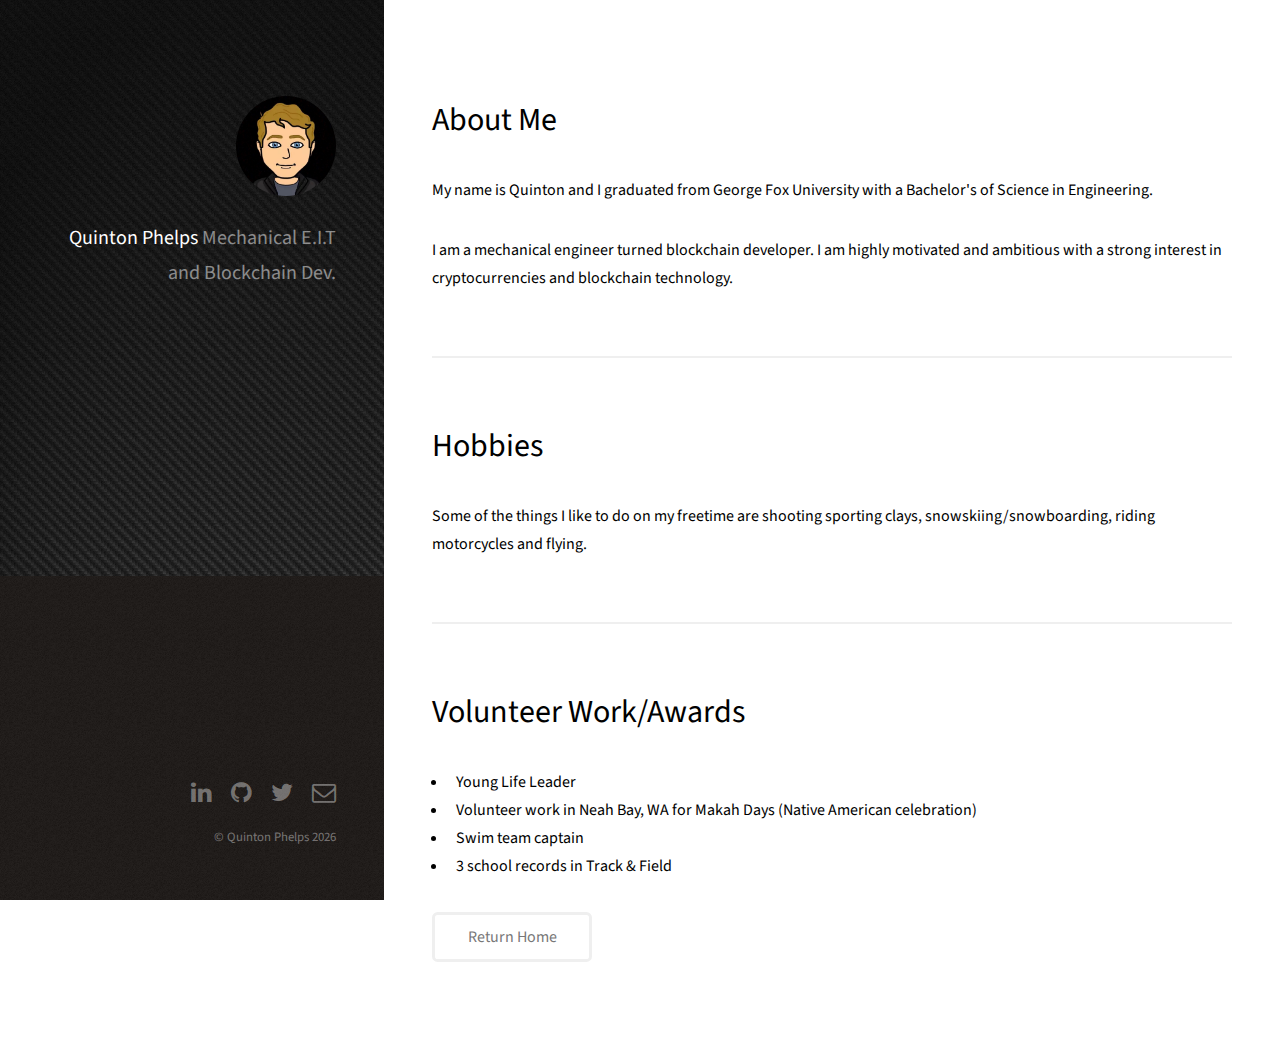
==== commit 5adbd685: "Update" ====
--- a/me.html
+++ b/me.html
@@ -6,14 +6,14 @@
 		<meta charset="utf-8" />
 		<meta name="viewport" content="width=device-width, initial-scale=1, user-scalable=no" />
 		<meta name="description" content="Quinton Phelps Portfolio"/>
-    <meta name="author" content="Quinton Phelps"/>
-	  <meta name="keywords" content="" />
+                <meta name="author" content="Quinton Phelps"/>
+	        <meta name="keywords" content="blockchain developer, mechanical engineer, cryptocurrency, non fungible tokens" />
 		<link rel="stylesheet" href="assets/css/main.css" />
-
-		<!-- Favicon
+	        
+		<!-- Favicon 
                 <link rel="shortcut icon" href="favicon.ico"/>
 	        -->
-
+		
 	</head>
 	<body class="is-preload">
 
@@ -35,9 +35,15 @@
 							<h2>About Me</h2>
 						</header>
 						<p>My name is Quinton and I graduated from George Fox University with a Bachelor's of Science in Engineering.</p>
-						<p>I am a mechanical engineer and blockchain developer. I am highly motivated and ambitious with a strong interest in cryptocurrencies and blockchain technology.</p>
+						<p>I am a mechanical engineer turned blockchain developer. I am highly motivated and ambitious with a strong interest in cryptocurrencies and blockchain technology.</p>
 					</section>
 					<section id="two">
+						<header class="major">
+							<h2>Hobbies</h2>
+						</header>
+						<p>Some of the things I like to do on my freetime are shooting sporting clays, snowskiing/snowboarding, riding motorcycles and flying.</p>
+					</section>
+					<section id="three">
 						<header class="major">
 							<h2>Volunteer Work/Awards</h2>
 						</header>
@@ -48,7 +54,7 @@
 							<li>3 school records in Track & Field</li>
 						</un>
 					</section>
-
+          
           				<!-- Return home button -->
           				<ul class="actions">
 							<li><a href="./index.html" class="button">Return Home</a></li>
@@ -60,22 +66,12 @@
 					<ul class="icons">
 						<li><a href="https://www.linkedin.com/in/quintonphelps/" class="icon fa-linkedin"><span class="label">Linkedin</span></a></li>
 						<li><a href="https://github.com/blockinator" class="icon fa-github"><span class="label">Github</span></a></li>
-						<!--<li><a href="" class="icon fa-twitter"><span class="label">Twitter</span></a></li>-->
-						<li><a href="mailto:hello@quinton.work" class="icon fa-envelope-o"><span class="label">Email</span></a></li>
+						<li><a href="https://twitter.com/thetopq" class="icon fa-twitter"><span class="label">Twitter</span></a></li>
+						<li><a href="#" class="icon fa-envelope-o"><span class="label">Email</span></a></li>
 					</ul>
 					<ul class="copyright">
 						<li>&copy; Quinton Phelps <script>document.write(new Date().getFullYear())</script></li>
 					</ul>
-					<div>
-						<a href="./me.html">| About Me |</a>
-						<a href="./portfolio.html"> Recent Work |</a>
-						<a href="./index.html#three"> Learn With Me |</a>
-					</div>
-					<div>
-						<a href="./index.html#four">| Hire Me |</a>
-						<a href="./index.html#five"> Get In Touch |</a>
-						<a href="./extra.html"> Extras |</a>
-					</div>
 				</div>
 			</footer>
 
--- a/assets/css/main.css
+++ b/assets/css/main.css
@@ -105,13 +105,13 @@
 		-ms-transition: color 0.2s ease-in-out, border-color 0.2s ease-in-out;
 		transition: color 0.2s ease-in-out, border-color 0.2s ease-in-out;
 		border-bottom: dotted 1px;
-		color: #1dcaff;
+		color: #49bf9d;
 		text-decoration: none;
 	}
 
 		a:hover {
 			border-bottom-color: transparent;
-			color: #1dcaff !important;
+			color: #49bf9d !important;
 			text-decoration: none;
 		}
 
@@ -2437,8 +2437,8 @@
 		input[type="reset"]:hover,
 		input[type="button"]:hover,
 		.button:hover {
-			border-color: #00aced;
-			color: #00aced !important;
+			border-color: #49bf9d;
+			color: #49bf9d !important;
 		}
 
 		input[type="submit"]:active,
@@ -2446,8 +2446,8 @@
 		input[type="button"]:active,
 		.button:active {
 			background-color: rgba(73, 191, 157, 0.1);
-			border-color: #00aced;
-			color: #00aced !important;
+			border-color: #49bf9d;
+			color: #49bf9d !important;
 		}
 
 		input[type="submit"].icon,
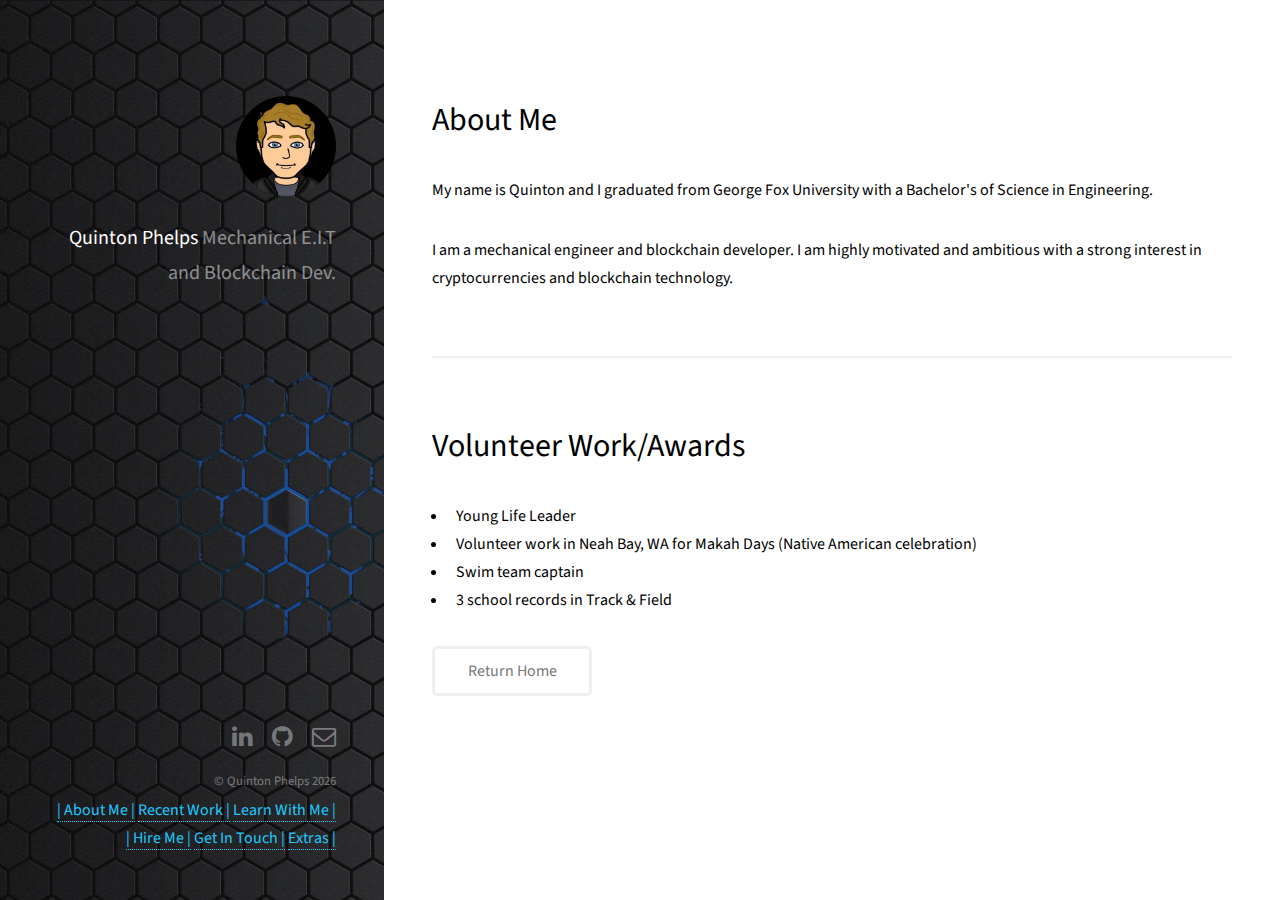
==== commit 6f9297c8: "Update" ====
--- a/me.html
+++ b/me.html
@@ -6,14 +6,14 @@
 		<meta charset="utf-8" />
 		<meta name="viewport" content="width=device-width, initial-scale=1, user-scalable=no" />
 		<meta name="description" content="Quinton Phelps Portfolio"/>
-                <meta name="author" content="Quinton Phelps"/>
-	        <meta name="keywords" content="blockchain developer, mechanical engineer, cryptocurrency, non fungible tokens" />
+    <meta name="author" content="Quinton Phelps"/>
+	  <meta name="keywords" content="" />
 		<link rel="stylesheet" href="assets/css/main.css" />
-	        
-		<!-- Favicon 
+
+		<!-- Favicon
                 <link rel="shortcut icon" href="favicon.ico"/>
 	        -->
-		
+
 	</head>
 	<body class="is-preload">
 
@@ -35,15 +35,9 @@
 							<h2>About Me</h2>
 						</header>
 						<p>My name is Quinton and I graduated from George Fox University with a Bachelor's of Science in Engineering.</p>
-						<p>I am a mechanical engineer turned blockchain developer. I am highly motivated and ambitious with a strong interest in cryptocurrencies and blockchain technology.</p>
+						<p>I am a mechanical engineer and blockchain developer. I am highly motivated and ambitious with a strong interest in cryptocurrencies and blockchain technology.</p>
 					</section>
 					<section id="two">
-						<header class="major">
-							<h2>Hobbies</h2>
-						</header>
-						<p>Some of the things I like to do on my freetime are shooting sporting clays, snowskiing/snowboarding, riding motorcycles and flying.</p>
-					</section>
-					<section id="three">
 						<header class="major">
 							<h2>Volunteer Work/Awards</h2>
 						</header>
@@ -54,7 +48,7 @@
 							<li>3 school records in Track & Field</li>
 						</un>
 					</section>
-          
+
           				<!-- Return home button -->
           				<ul class="actions">
 							<li><a href="./index.html" class="button">Return Home</a></li>
@@ -66,12 +60,22 @@
 					<ul class="icons">
 						<li><a href="https://www.linkedin.com/in/quintonphelps/" class="icon fa-linkedin"><span class="label">Linkedin</span></a></li>
 						<li><a href="https://github.com/blockinator" class="icon fa-github"><span class="label">Github</span></a></li>
-						<li><a href="https://twitter.com/thetopq" class="icon fa-twitter"><span class="label">Twitter</span></a></li>
-						<li><a href="#" class="icon fa-envelope-o"><span class="label">Email</span></a></li>
+						<!--<li><a href="" class="icon fa-twitter"><span class="label">Twitter</span></a></li>-->
+						<li><a href="mailto:hello@quinton.work" class="icon fa-envelope-o"><span class="label">Email</span></a></li>
 					</ul>
 					<ul class="copyright">
 						<li>&copy; Quinton Phelps <script>document.write(new Date().getFullYear())</script></li>
 					</ul>
+					<div>
+						<a href="./me.html">| About Me |</a>
+						<a href="./portfolio.html"> Recent Work |</a>
+						<a href="./index.html#three"> Learn With Me |</a>
+					</div>
+					<div>
+						<a href="./index.html#four">| Hire Me |</a>
+						<a href="./index.html#five"> Get In Touch |</a>
+						<a href="./extra.html"> Extras |</a>
+					</div>
 				</div>
 			</footer>
 
--- a/assets/css/main.css
+++ b/assets/css/main.css
@@ -105,13 +105,13 @@
 		-ms-transition: color 0.2s ease-in-out, border-color 0.2s ease-in-out;
 		transition: color 0.2s ease-in-out, border-color 0.2s ease-in-out;
 		border-bottom: dotted 1px;
-		color: #49bf9d;
+		color: #1dcaff;
 		text-decoration: none;
 	}
 
 		a:hover {
 			border-bottom-color: transparent;
-			color: #49bf9d !important;
+			color: #1dcaff !important;
 			text-decoration: none;
 		}
 
@@ -2437,8 +2437,8 @@
 		input[type="reset"]:hover,
 		input[type="button"]:hover,
 		.button:hover {
-			border-color: #49bf9d;
-			color: #49bf9d !important;
+			border-color: #00aced;
+			color: #00aced !important;
 		}
 
 		input[type="submit"]:active,
@@ -2446,8 +2446,8 @@
 		input[type="button"]:active,
 		.button:active {
 			background-color: rgba(73, 191, 157, 0.1);
-			border-color: #49bf9d;
-			color: #49bf9d !important;
+			border-color: #00aced;
+			color: #00aced !important;
 		}
 
 		input[type="submit"].icon,
